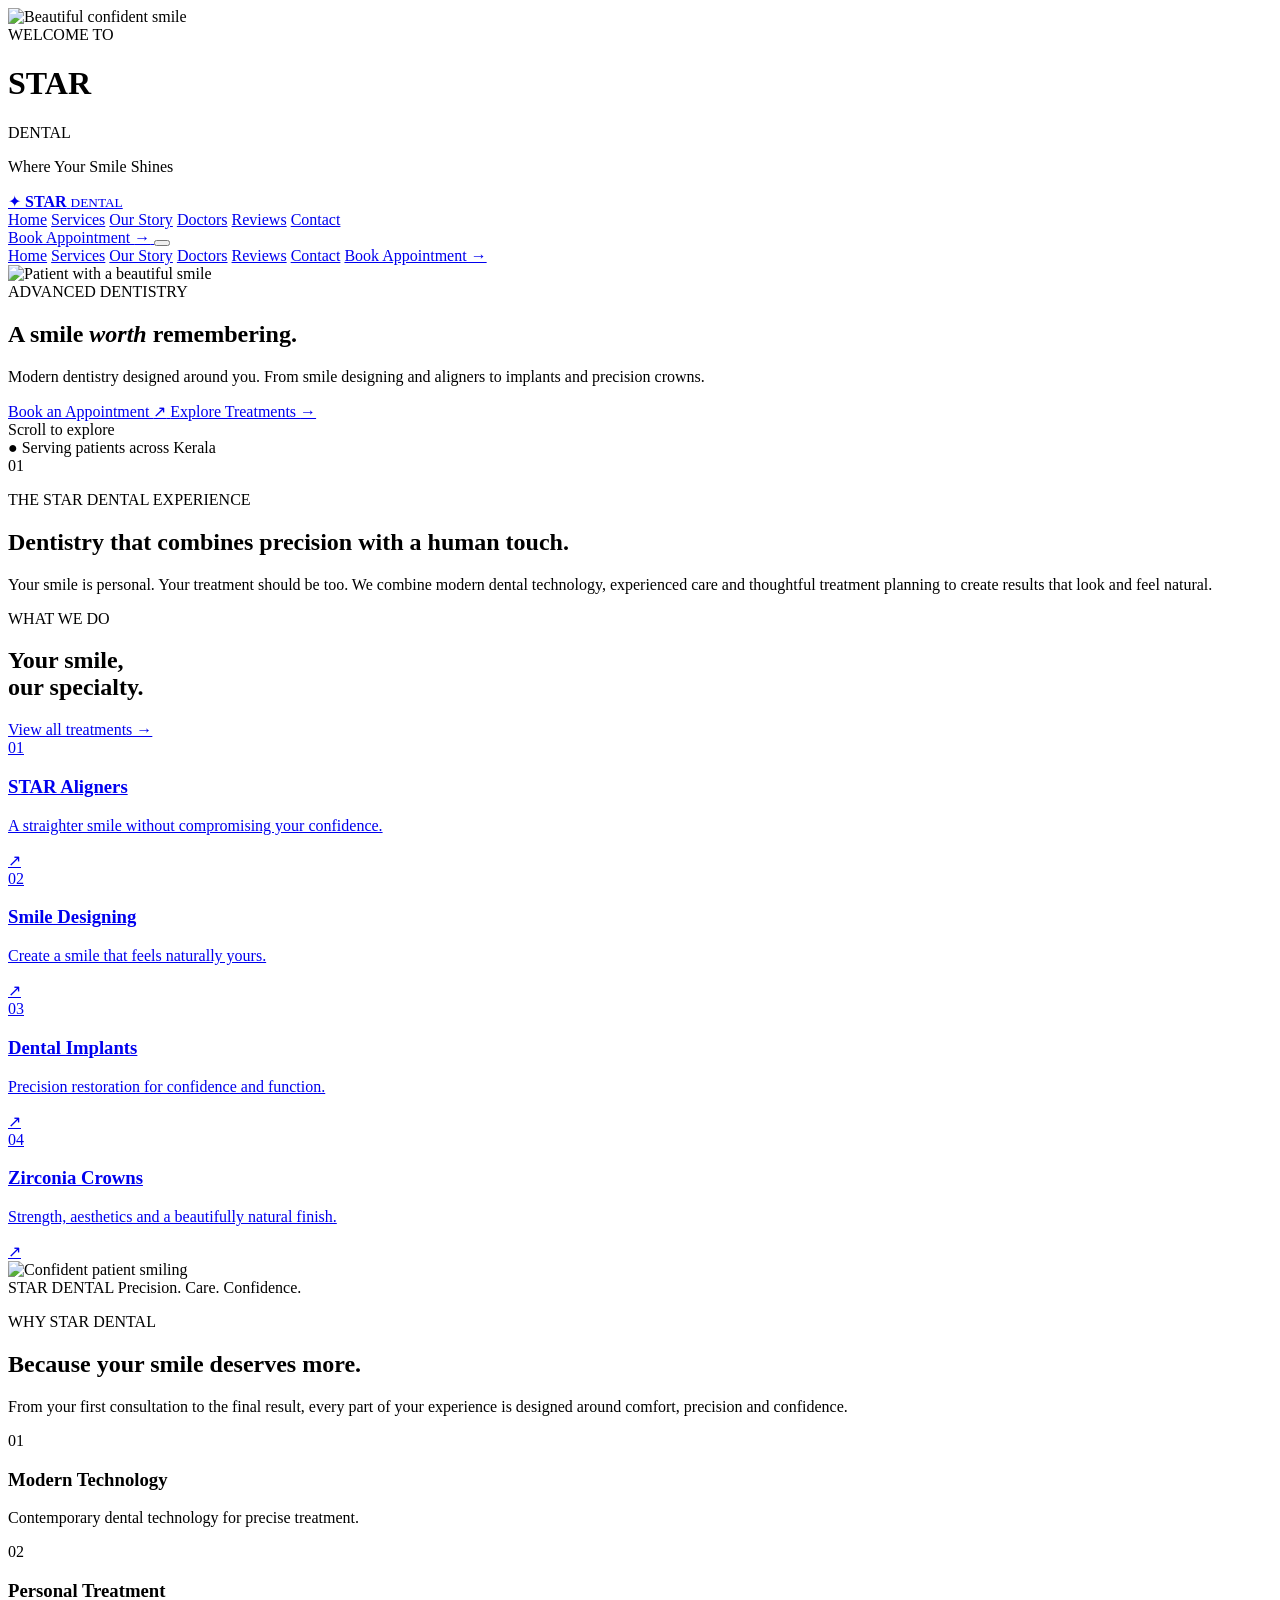
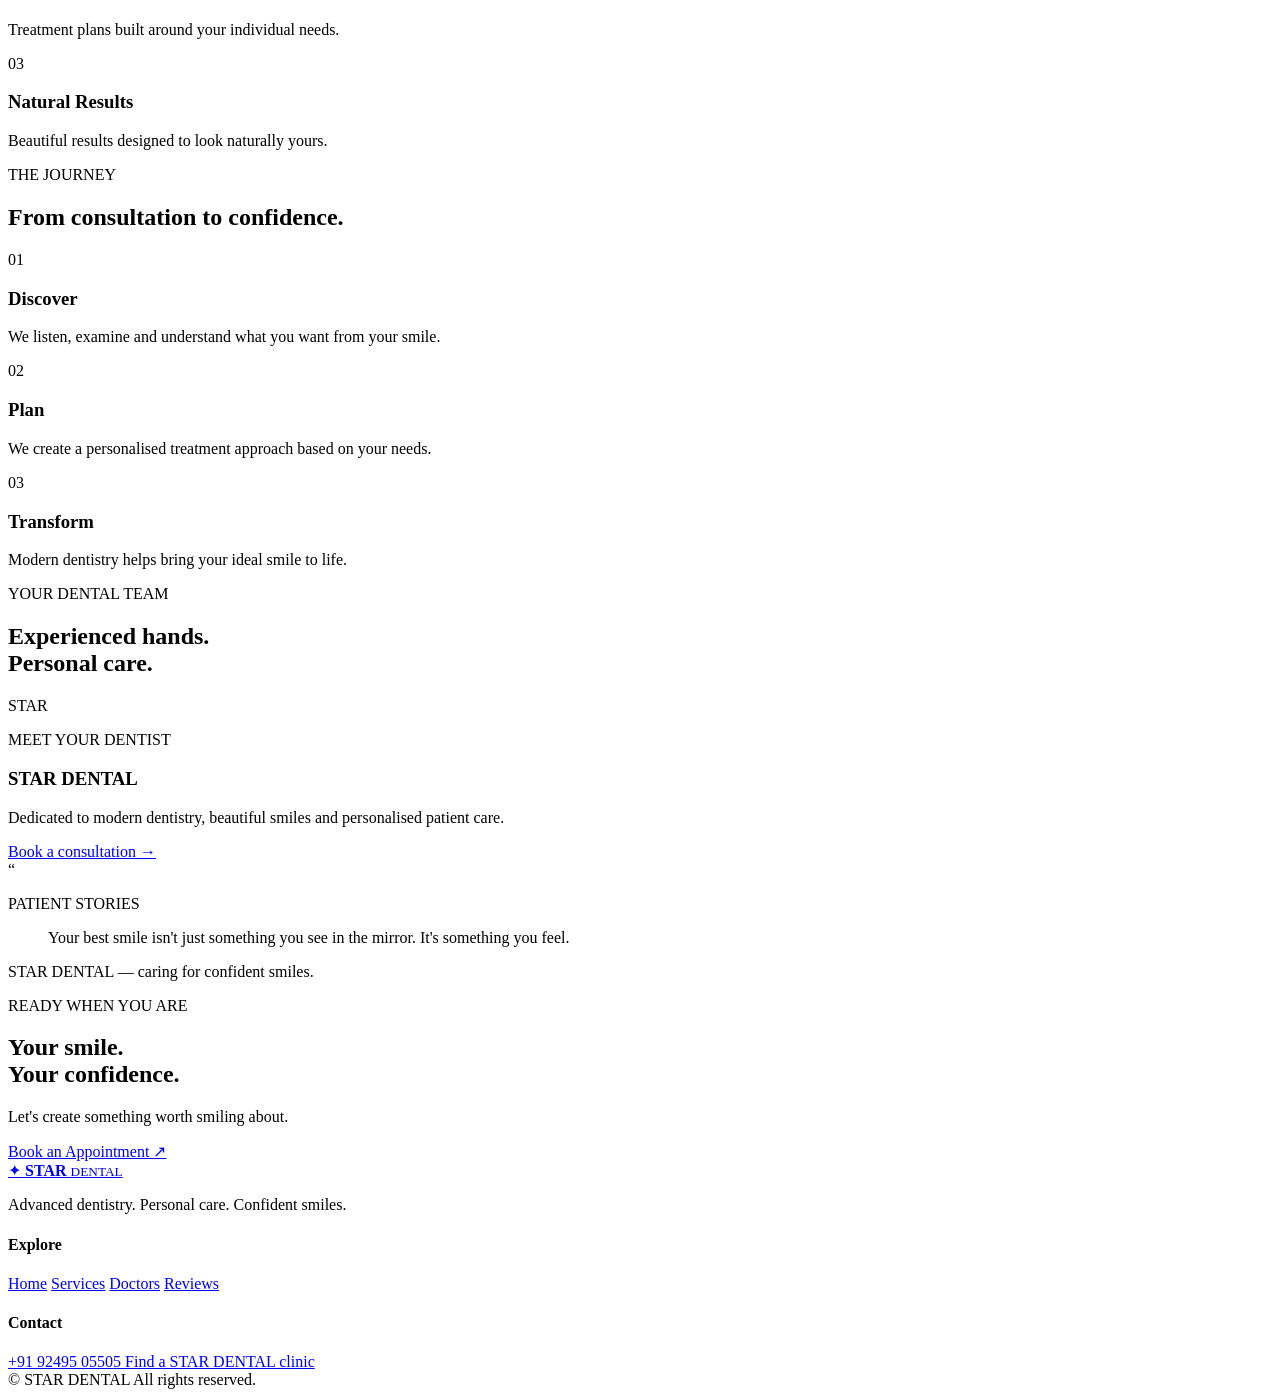
==== index.html @ 4e3e18e5 "Create index.html" ====
<!DOCTYPE html>
<html lang="en">
<head>
    <meta charset="UTF-8">
    <meta name="viewport" content="width=device-width, initial-scale=1.0">

    <title>STAR DENTAL | Advanced Dentistry & Smile Design</title>

    <meta
        name="description"
        content="STAR DENTAL — advanced dentistry, orthodontics, implants, crowns and smile designing."
    >

    <link rel="stylesheet" href="css/styles.css">
</head>

<body>

<!-- =========================================================
     INTRO / BRAND REVEAL
========================================================= -->

<div class="intro" id="intro">

    <div class="intro-image">
        <img src="images/hero-smile.jpg" alt="Beautiful confident smile">
    </div>

    <div class="intro-overlay"></div>

    <div class="smile-glint"></div>

    <div class="intro-brand">
        <span class="intro-small">WELCOME TO</span>

        <h1>STAR</h1>

        <div class="intro-sub">
            DENTAL
        </div>

        <div class="intro-line"></div>

        <p>Where Your Smile Shines</p>
    </div>

</div>


<!-- =========================================================
     NAVIGATION
========================================================= -->

<header class="site-header">

    <a href="index.html" class="logo">
        <span class="logo-star">✦</span>
        <span>
            <strong>STAR</strong>
            <small>DENTAL</small>
        </span>
    </a>

    <nav class="desktop-nav">
        <a href="index.html" class="active">Home</a>
        <a href="services.html">Services</a>
        <a href="#experience">Our Story</a>
        <a href="#doctors">Doctors</a>
        <a href="#reviews">Reviews</a>
        <a href="contact.html">Contact</a>
    </nav>

    <a href="contact.html" class="nav-button">
        Book Appointment
        <span>→</span>
    </a>

    <button class="menu-button" id="menuButton" aria-label="Open menu">
        <span></span>
        <span></span>
        <span></span>
    </button>

</header>


<!-- MOBILE MENU -->

<div class="mobile-menu" id="mobileMenu">

    <a href="index.html">Home</a>
    <a href="services.html">Services</a>
    <a href="#experience">Our Story</a>
    <a href="#doctors">Doctors</a>
    <a href="#reviews">Reviews</a>
    <a href="contact.html">Contact</a>

    <a href="contact.html" class="mobile-cta">
        Book Appointment →
    </a>

</div>


<main>

<!-- =========================================================
     HERO
========================================================= -->

<section class="hero">

    <div class="hero-background">

        <img
            src="images/hero-smile.jpg"
            alt="Patient with a beautiful smile"
        >

        <div class="hero-gradient"></div>

    </div>


    <div class="hero-content">

        <div class="hero-kicker">
            <span></span>
            ADVANCED DENTISTRY
        </div>

        <h1>
            A smile
            <em>worth</em>
            remembering.
        </h1>

        <p>
            Modern dentistry designed around you.
            From smile designing and aligners to implants
            and precision crowns.
        </p>

        <div class="hero-actions">

            <a href="contact.html" class="button-primary">
                Book an Appointment
                <span>↗</span>
            </a>

            <a href="services.html" class="button-ghost">
                Explore Treatments
                <span>→</span>
            </a>

        </div>

    </div>


    <div class="hero-scroll">
        <span></span>
        Scroll to explore
    </div>


    <div class="hero-location">
        <span>●</span>
        Serving patients across Kerala
    </div>

</section>


<!-- =========================================================
     INTRO STATEMENT
========================================================= -->

<section class="statement reveal">

    <div class="section-number">01</div>

    <div class="statement-content">

        <p class="eyebrow">THE STAR DENTAL EXPERIENCE</p>

        <h2>
            Dentistry that combines
            <span>precision</span> with
            a human touch.
        </h2>

        <p class="statement-copy">
            Your smile is personal. Your treatment should be too.
            We combine modern dental technology, experienced care
            and thoughtful treatment planning to create results
            that look and feel natural.
        </p>

    </div>

</section>


<!-- =========================================================
     SERVICES
========================================================= -->

<section class="services-section" id="services">

    <div class="section-heading reveal">

        <div>
            <p class="eyebrow">WHAT WE DO</p>

            <h2>
                Your smile,
                <br>
                <span>our specialty.</span>
            </h2>
        </div>

        <a href="services.html" class="text-link">
            View all treatments →
        </a>

    </div>


    <div class="service-grid">

        <a href="services.html#aligners"
           class="service-card service-large reveal">

            <div class="service-image aligner-image"></div>

            <div class="service-overlay"></div>

            <div class="service-content">

                <span class="service-number">01</span>

                <h3>STAR Aligners</h3>

                <p>
                    A straighter smile without
                    compromising your confidence.
                </p>

                <span class="service-arrow">↗</span>

            </div>

        </a>


        <a href="services.html#smile-design"
           class="service-card reveal">

            <div class="service-image smile-image"></div>

            <div class="service-overlay"></div>

            <div class="service-content">

                <span class="service-number">02</span>

                <h3>Smile Designing</h3>

                <p>
                    Create a smile that feels
                    naturally yours.
                </p>

                <span class="service-arrow">↗</span>

            </div>

        </a>


        <a href="services.html#implants"
           class="service-card reveal">

            <div class="service-image implant-image"></div>

            <div class="service-overlay"></div>

            <div class="service-content">

                <span class="service-number">03</span>

                <h3>Dental Implants</h3>

                <p>
                    Precision restoration for
                    confidence and function.
                </p>

                <span class="service-arrow">↗</span>

            </div>

        </a>


        <a href="services.html#crowns"
           class="service-card service-wide reveal">

            <div class="service-image crown-image"></div>

            <div class="service-overlay"></div>

            <div class="service-content">

                <span class="service-number">04</span>

                <h3>Zirconia Crowns</h3>

                <p>
                    Strength, aesthetics and
                    a beautifully natural finish.
                </p>

                <span class="service-arrow">↗</span>

            </div>

        </a>

    </div>

</section>


<!-- =========================================================
     EXPERIENCE
========================================================= -->

<section class="experience" id="experience">

    <div class="experience-image reveal">

        <img
            src="images/hero-smile.jpg"
            alt="Confident patient smiling"
        >

        <div class="image-caption">
            <span>STAR DENTAL</span>
            <span>Precision. Care. Confidence.</span>
        </div>

    </div>


    <div class="experience-content reveal">

        <p class="eyebrow">WHY STAR DENTAL</p>

        <h2>
            Because your
            <span>smile</span>
            deserves more.
        </h2>

        <p>
            From your first consultation to the final result,
            every part of your experience is designed around
            comfort, precision and confidence.
        </p>


        <div class="experience-list">

            <div class="experience-item">

                <span>01</span>

                <div>
                    <h3>Modern Technology</h3>
                    <p>
                        Contemporary dental technology
                        for precise treatment.
                    </p>
                </div>

            </div>


            <div class="experience-item">

                <span>02</span>

                <div>
                    <h3>Personal Treatment</h3>
                    <p>
                        Treatment plans built around
                        your individual needs.
                    </p>
                </div>

            </div>


            <div class="experience-item">

                <span>03</span>

                <div>
                    <h3>Natural Results</h3>
                    <p>
                        Beautiful results designed
                        to look naturally yours.
                    </p>
                </div>

            </div>

        </div>

    </div>

</section>


<!-- =========================================================
     SMILE JOURNEY
========================================================= -->

<section class="journey">

    <div class="journey-header reveal">

        <p class="eyebrow">THE JOURNEY</p>

        <h2>
            From consultation
            <span>to confidence.</span>
        </h2>

    </div>


    <div class="journey-track">

        <div class="journey-item reveal">

            <span class="journey-number">01</span>

            <h3>Discover</h3>

            <p>
                We listen, examine and understand
                what you want from your smile.
            </p>

        </div>


        <div class="journey-line"></div>


        <div class="journey-item reveal">

            <span class="journey-number">02</span>

            <h3>Plan</h3>

            <p>
                We create a personalised treatment
                approach based on your needs.
            </p>

        </div>


        <div class="journey-line"></div>


        <div class="journey-item reveal">

            <span class="journey-number">03</span>

            <h3>Transform</h3>

            <p>
                Modern dentistry helps bring
                your ideal smile to life.
            </p>

        </div>

    </div>

</section>


<!-- =========================================================
     DOCTORS
========================================================= -->

<section class="doctors" id="doctors">

    <div class="section-heading reveal">

        <div>
            <p class="eyebrow">YOUR DENTAL TEAM</p>

            <h2>
                Experienced hands.
                <br>
                <span>Personal care.</span>
            </h2>
        </div>
    </div>


    <div class="doctor-card reveal">

        <div class="doctor-placeholder">
            <div class="doctor-mark">STAR</div>
        </div>

        <div class="doctor-info">

            <p class="eyebrow">MEET YOUR DENTIST</p>

            <h3>STAR DENTAL</h3>

            <p>
                Dedicated to modern dentistry,
                beautiful smiles and personalised
                patient care.
            </p>

            <a href="contact.html" class="text-link">
                Book a consultation →
            </a>

        </div>

    </div>

</section>


<!-- =========================================================
     TESTIMONIAL
========================================================= -->

<section class="testimonial" id="reviews">

    <div class="quote-mark">“</div>

    <p class="eyebrow">PATIENT STORIES</p>

    <blockquote>
        Your best smile isn't just something
        you see in the mirror.
        It's something you feel.
    </blockquote>

    <div class="testimonial-line"></div>

    <p class="testimonial-note">
        STAR DENTAL — caring for confident smiles.
    </p>

</section>


<!-- =========================================================
     CTA
========================================================= -->

<section class="final-cta">

    <div class="cta-glow"></div>

    <div class="cta-content reveal">

        <p class="eyebrow">READY WHEN YOU ARE</p>

        <h2>
            Your smile.
            <br>
            <span>Your confidence.</span>
        </h2>

        <p>
            Let's create something worth smiling about.
        </p>

        <a href="contact.html" class="button-primary">
            Book an Appointment
            <span>↗</span>
        </a>

    </div>

</section>

</main>


<!-- =========================================================
     FOOTER
========================================================= -->

<footer class="footer">

    <div class="footer-top">

        <div class="footer-brand">

            <a href="index.html" class="logo footer-logo">
                <span class="logo-star">✦</span>

                <span>
                    <strong>STAR</strong>
                    <small>DENTAL</small>
                </span>
            </a>

            <p>
                Advanced dentistry.
                Personal care.
                Confident smiles.
            </p>

        </div>


        <div class="footer-column">

            <h4>Explore</h4>

            <a href="index.html">Home</a>
            <a href="services.html">Services</a>
            <a href="#doctors">Doctors</a>
            <a href="#reviews">Reviews</a>

        </div>


        <div class="footer-column">

            <h4>Contact</h4>

            <a href="tel:+919249505505">
                +91 92495 05505
            </a>

            <a href="contact.html">
                Find a STAR DENTAL clinic
            </a>

        </div>

    </div>


    <div class="footer-bottom">

        <span>
            © <span id="year"></span> STAR DENTAL
        </span>

        <span>
            All rights reserved.
        </span>

    </div>

</footer>


<script src="js/script.js"></script>

</body>
</html>
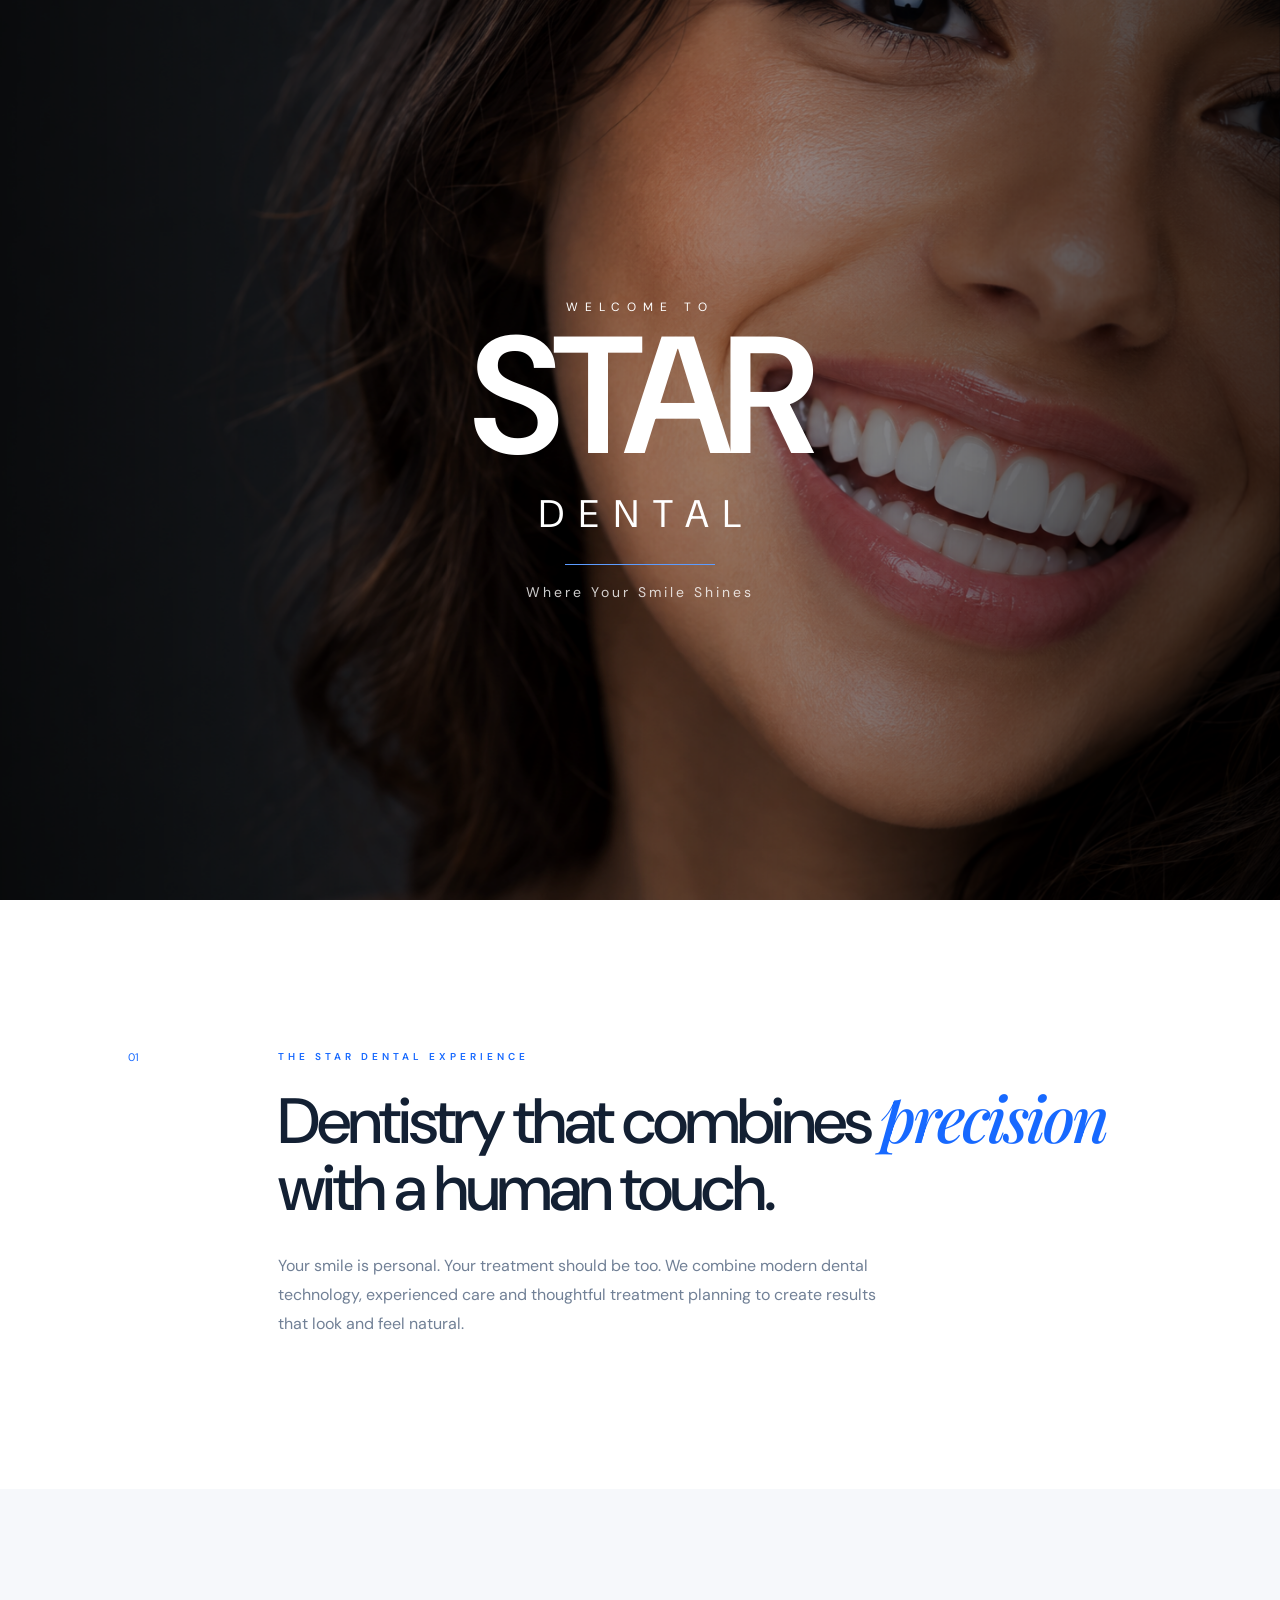
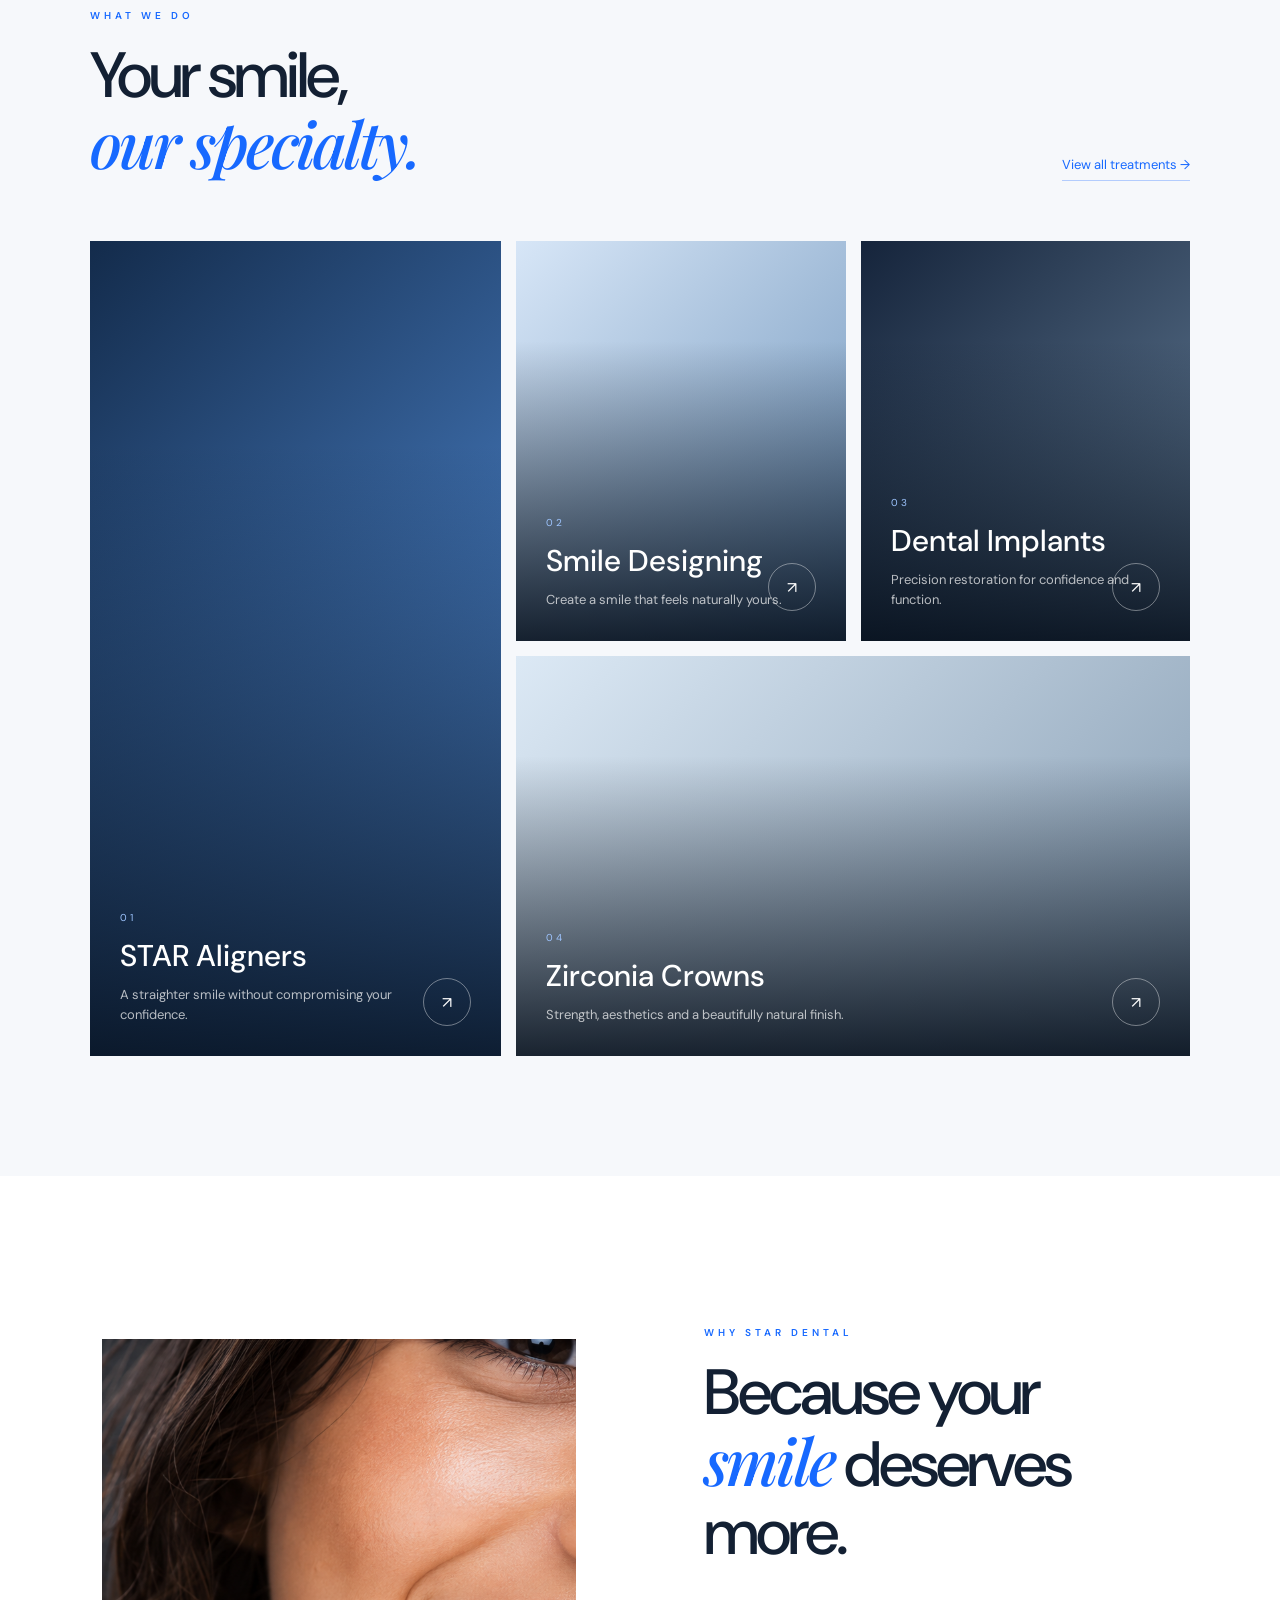
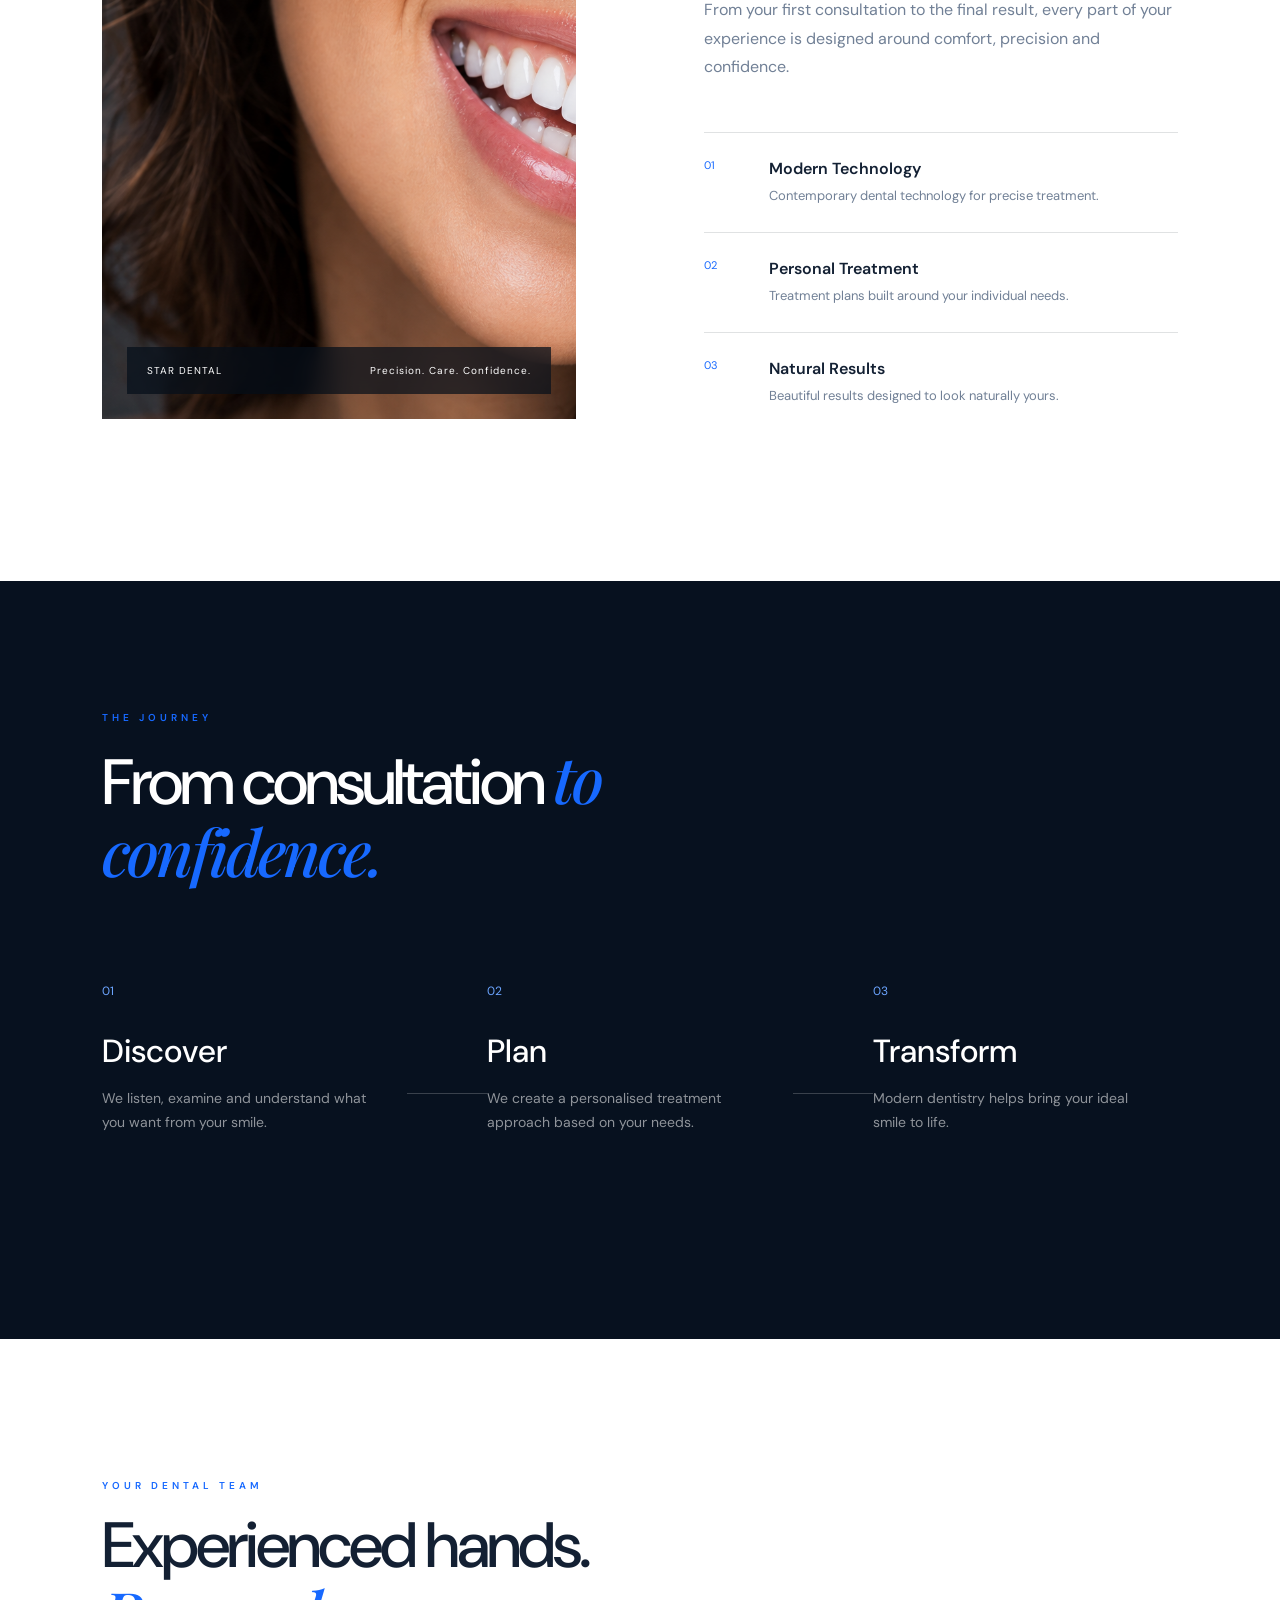
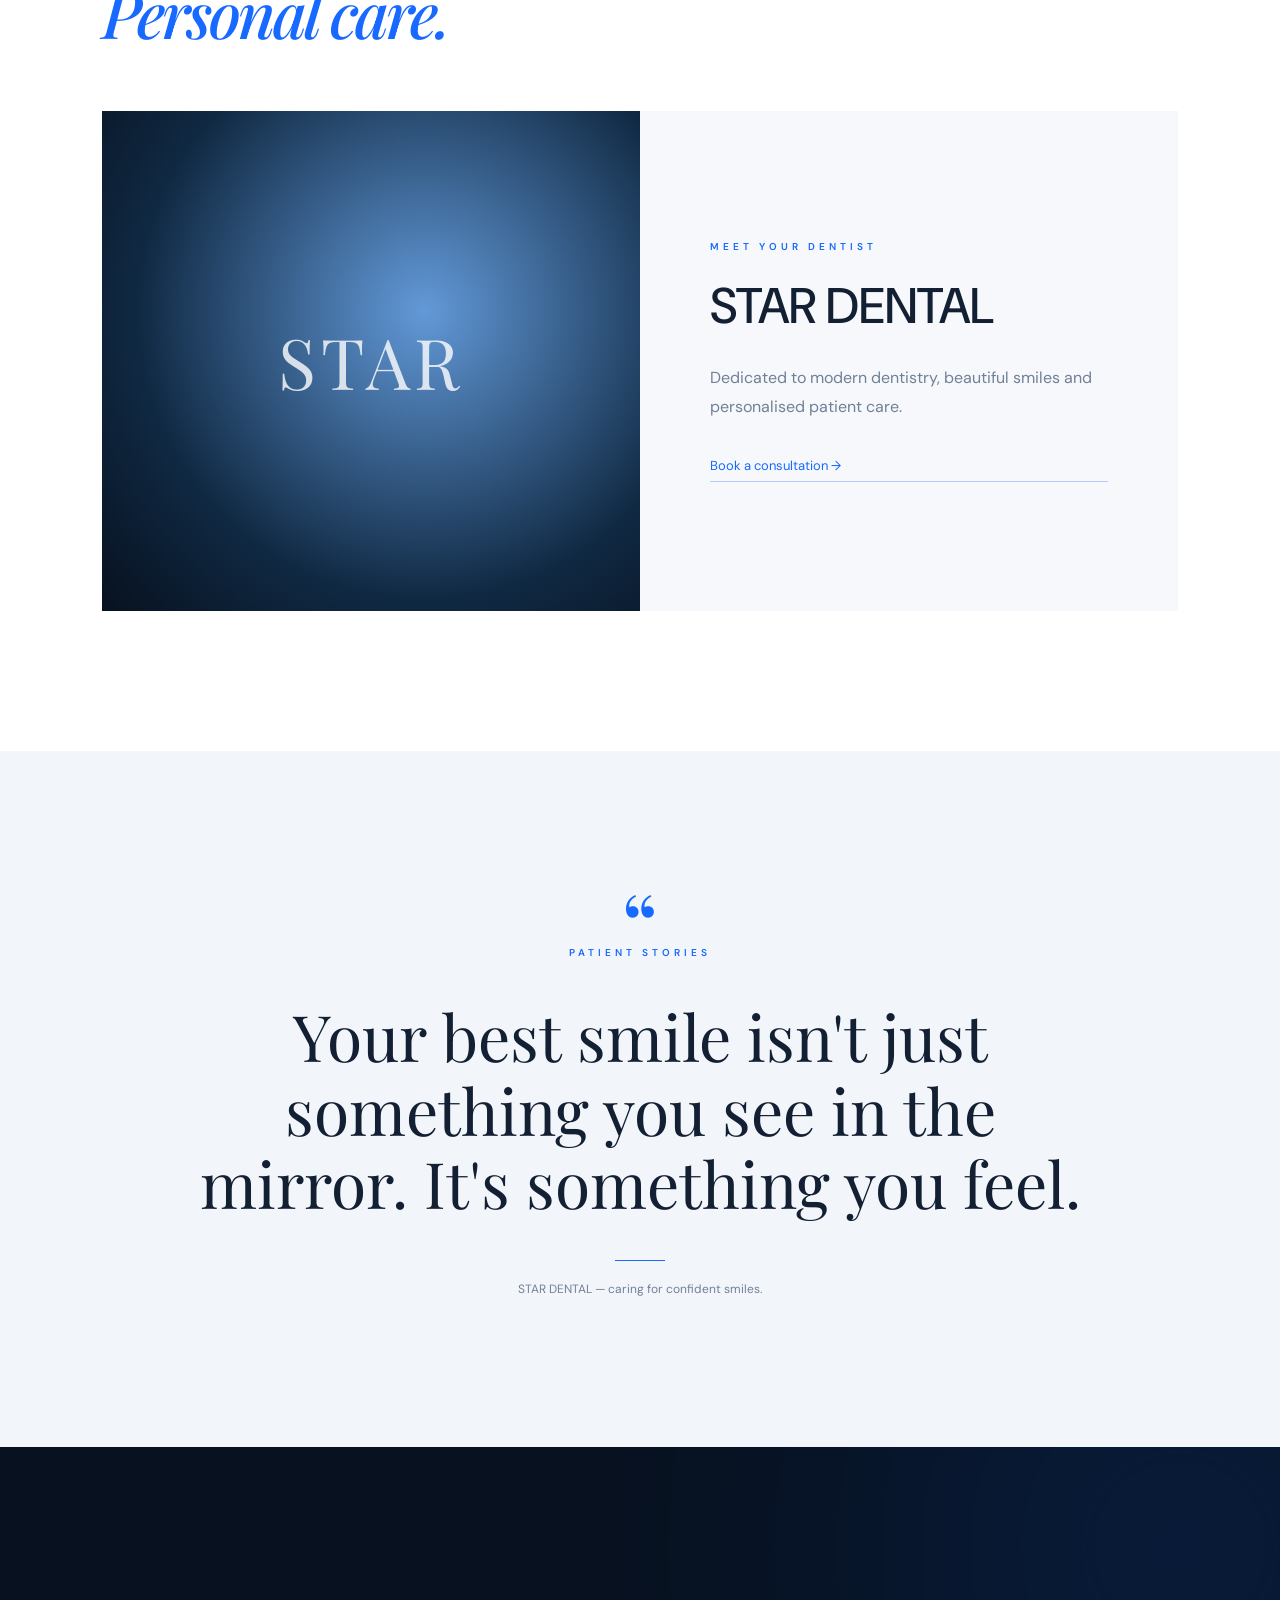
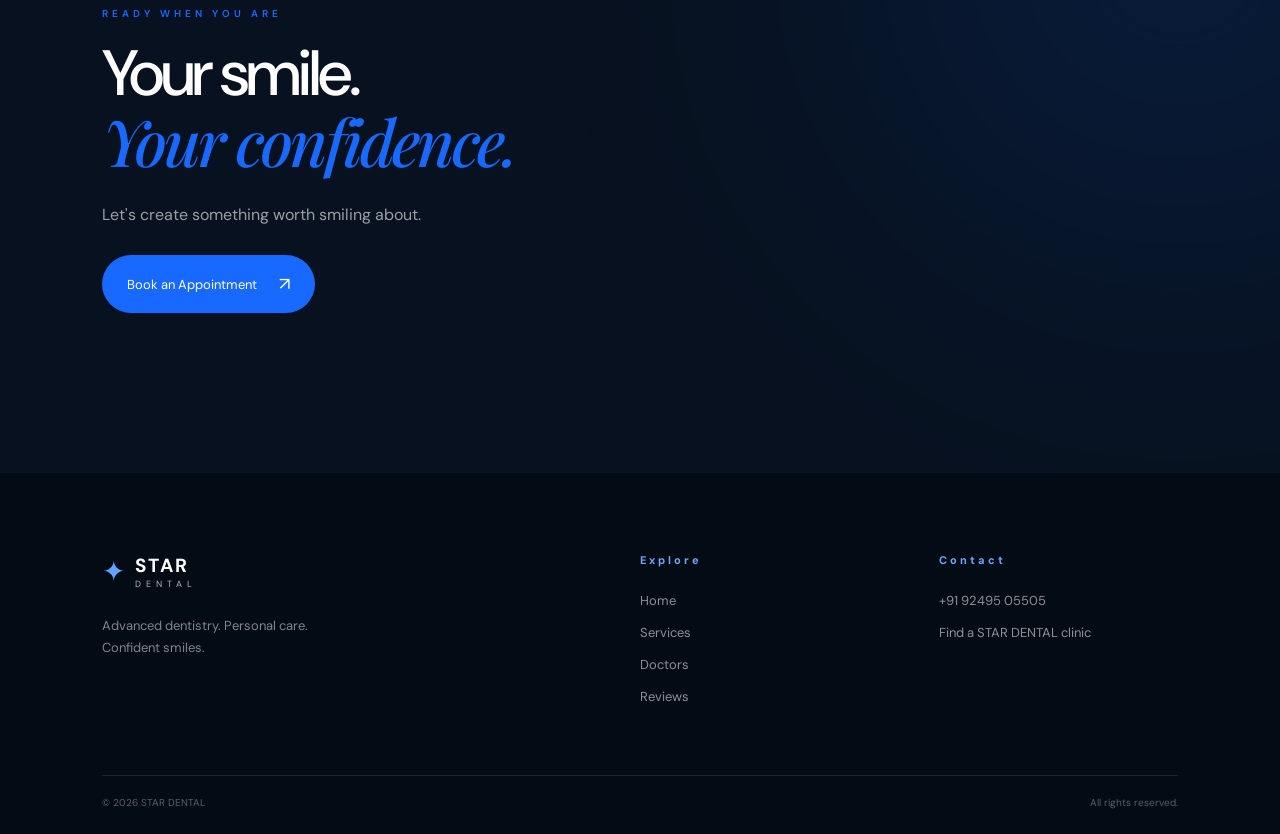
==== commit ed8977b4: "Update index.html" ====
--- a/index.html
+++ b/index.html
@@ -23,7 +23,7 @@
 <div class="intro" id="intro">
 
     <div class="intro-image">
-        <img src="images/hero-smile.jpg" alt="Beautiful confident smile">
+        <img src="images/hero-smile.png" alt="Beautiful confident smile">
     </div>
 
     <div class="intro-overlay"></div>
@@ -113,7 +113,7 @@
     <div class="hero-background">
 
         <img
-            src="images/hero-smile.jpg"
+            src="images/hero-smile.png"
             alt="Patient with a beautiful smile"
         >
 
@@ -342,7 +342,7 @@
     <div class="experience-image reveal">
 
         <img
-            src="images/hero-smile.jpg"
+            src="images/hero-smile.png"
             alt="Confident patient smiling"
         >
 
--- a/css/styles.css
+++ b/css/styles.css
@@ -0,0 +1,1237 @@
+@import url('https://fonts.googleapis.com/css2?family=DM+Sans:wght@400;500;600;700&family=Playfair+Display:ital,wght@0,500;0,600;1,500;1,600&display=swap');
+
+:root {
+    --navy: #07111f;
+    --navy-2: #0b1b2f;
+    --blue: #1769ff;
+    --blue-light: #62a0ff;
+    --white: #ffffff;
+    --off-white: #f6f8fb;
+    --text: #132033;
+    --muted: #718096;
+    --line: rgba(7, 17, 31, .12);
+    --serif: "Playfair Display", serif;
+    --sans: "DM Sans", sans-serif;
+}
+
+* {
+    margin: 0;
+    padding: 0;
+    box-sizing: border-box;
+}
+
+html {
+    scroll-behavior: smooth;
+}
+
+body {
+    font-family: var(--sans);
+    color: var(--text);
+    background: var(--white);
+    overflow-x: hidden;
+}
+
+a {
+    text-decoration: none;
+    color: inherit;
+}
+
+button {
+    font-family: inherit;
+}
+
+img {
+    max-width: 100%;
+}
+
+
+/* =========================================================
+   INTRO
+========================================================= */
+
+.intro {
+    position: fixed;
+    inset: 0;
+    z-index: 9999;
+    background: #03070c;
+    overflow: hidden;
+    display: flex;
+    align-items: center;
+    justify-content: center;
+}
+
+.intro-image {
+    position: absolute;
+    inset: 0;
+}
+
+.intro-image img {
+    width: 100%;
+    height: 100%;
+    object-fit: cover;
+    opacity: 0;
+    transform: scale(1.08);
+    animation: introImage 3.8s ease forwards;
+}
+
+.intro-overlay {
+    position: absolute;
+    inset: 0;
+    background:
+        linear-gradient(
+            90deg,
+            rgba(0,0,0,.75),
+            rgba(0,0,0,.22),
+            rgba(0,0,0,.72)
+        );
+}
+
+.intro-brand {
+    position: relative;
+    z-index: 4;
+    text-align: center;
+    color: white;
+    opacity: 0;
+    transform: translateY(25px);
+    animation: brandReveal 1.2s 1.6s ease forwards;
+}
+
+.intro-small {
+    display: block;
+    font-size: 12px;
+    letter-spacing: 7px;
+    margin-bottom: 15px;
+}
+
+.intro-brand h1 {
+    font-size: clamp(70px, 13vw, 180px);
+    line-height: .8;
+    font-weight: 600;
+    letter-spacing: -7px;
+}
+
+.intro-sub {
+    font-size: clamp(18px, 3vw, 40px);
+    letter-spacing: 15px;
+    margin-left: 15px;
+    margin-top: 25px;
+}
+
+.intro-line {
+    height: 1px;
+    width: 0;
+    background: #5d9cff;
+    margin: 25px auto 18px;
+    animation: lineReveal 1s 2.8s ease forwards;
+}
+
+.intro-brand p {
+    font-size: 14px;
+    letter-spacing: 3px;
+    opacity: .8;
+}
+
+.smile-glint {
+    position: absolute;
+    width: 10px;
+    height: 10px;
+    background: white;
+    border-radius: 50%;
+    box-shadow:
+        0 0 10px white,
+        0 0 35px #5e9fff,
+        0 0 80px #1769ff;
+    left: 42%;
+    top: 57%;
+    opacity: 0;
+    z-index: 5;
+    animation: glint 1.2s 1.8s ease forwards;
+}
+
+@keyframes introImage {
+    to {
+        opacity: .9;
+        transform: scale(1);
+    }
+}
+
+@keyframes brandReveal {
+    to {
+        opacity: 1;
+        transform: translateY(0);
+    }
+}
+
+@keyframes lineReveal {
+    to {
+        width: 150px;
+    }
+}
+
+@keyframes glint {
+    0% {
+        opacity: 0;
+        transform: scale(.2);
+    }
+
+    35% {
+        opacity: 1;
+        transform: scale(1);
+    }
+
+    100% {
+        opacity: 0;
+        transform: translateX(180px) scale(2);
+    }
+}
+
+.intro.hide {
+    animation: introOut 1s ease forwards;
+    pointer-events: none;
+}
+
+@keyframes introOut {
+    to {
+        opacity: 0;
+        visibility: hidden;
+    }
+}
+
+
+/* =========================================================
+   HEADER
+========================================================= */
+
+.site-header {
+    position: absolute;
+    top: 0;
+    left: 0;
+    right: 0;
+    z-index: 100;
+    height: 90px;
+    padding: 0 5vw;
+    display: flex;
+    align-items: center;
+    justify-content: space-between;
+    color: white;
+}
+
+.logo {
+    display: flex;
+    align-items: center;
+    gap: 10px;
+}
+
+.logo-star {
+    font-size: 28px;
+    color: #63a3ff;
+}
+
+.logo strong {
+    display: block;
+    font-size: 19px;
+    letter-spacing: 2px;
+}
+
+.logo small {
+    display: block;
+    font-size: 9px;
+    letter-spacing: 5px;
+    opacity: .7;
+}
+
+.desktop-nav {
+    display: flex;
+    gap: 35px;
+}
+
+.desktop-nav a {
+    position: relative;
+    font-size: 13px;
+    opacity: .78;
+    transition: .3s;
+}
+
+.desktop-nav a:hover,
+.desktop-nav a.active {
+    opacity: 1;
+}
+
+.desktop-nav a.active::after {
+    content: "";
+    position: absolute;
+    left: 0;
+    right: 0;
+    bottom: -10px;
+    height: 1px;
+    background: #63a3ff;
+}
+
+.nav-button {
+    padding: 13px 21px;
+    border: 1px solid rgba(255,255,255,.3);
+    border-radius: 50px;
+    font-size: 12px;
+    transition: .3s;
+}
+
+.nav-button:hover {
+    background: white;
+    color: var(--navy);
+}
+
+.nav-button span {
+    margin-left: 10px;
+}
+
+.menu-button {
+    display: none;
+    background: none;
+    border: 0;
+    color: white;
+}
+
+.menu-button span {
+    display: block;
+    width: 25px;
+    height: 2px;
+    margin: 5px;
+    background: white;
+}
+
+
+/* =========================================================
+   MOBILE MENU
+========================================================= */
+
+.mobile-menu {
+    position: fixed;
+    inset: 0;
+    z-index: 90;
+    background: var(--navy);
+    padding: 120px 30px 40px;
+    display: flex;
+    flex-direction: column;
+    gap: 25px;
+    transform: translateX(100%);
+    transition: .5s ease;
+}
+
+.mobile-menu.open {
+    transform: translateX(0);
+}
+
+.mobile-menu a {
+    color: white;
+    font-size: 30px;
+}
+
+.mobile-menu .mobile-cta {
+    margin-top: auto;
+    background: var(--blue);
+    padding: 17px;
+    text-align: center;
+    border-radius: 50px;
+    font-size: 15px;
+}
+
+
+/* =========================================================
+   HERO
+========================================================= */
+
+.hero {
+    min-height: 100vh;
+    position: relative;
+    color: white;
+    display: flex;
+    align-items: center;
+    overflow: hidden;
+}
+
+.hero-background {
+    position: absolute;
+    inset: 0;
+}
+
+.hero-background img {
+    width: 100%;
+    height: 100%;
+    object-fit: cover;
+    object-position: center;
+    transform: scale(1.03);
+}
+
+.hero-gradient {
+    position: absolute;
+    inset: 0;
+    background:
+        linear-gradient(
+            90deg,
+            rgba(4,12,22,.9) 0%,
+            rgba(4,12,22,.62) 40%,
+            rgba(4,12,22,.08) 75%
+        );
+}
+
+.hero-content {
+    position: relative;
+    z-index: 2;
+    width: min(650px, 90%);
+    margin-left: 8vw;
+    padding-top: 80px;
+}
+
+.hero-kicker {
+    display: flex;
+    align-items: center;
+    gap: 12px;
+    font-size: 11px;
+    letter-spacing: 4px;
+    color: #9bc3ff;
+    margin-bottom: 25px;
+}
+
+.hero-kicker span {
+    width: 35px;
+    height: 1px;
+    background: #5c9dff;
+}
+
+.hero h1 {
+    font-size: clamp(60px, 7vw, 105px);
+    line-height: .94;
+    letter-spacing: -4px;
+    font-weight: 500;
+}
+
+.hero h1 em {
+    font-family: var(--serif);
+    font-weight: 500;
+    color: #82b4ff;
+}
+
+.hero-content > p {
+    margin-top: 30px;
+    max-width: 510px;
+    font-size: 17px;
+    line-height: 1.7;
+    color: rgba(255,255,255,.72);
+}
+
+.hero-actions {
+    margin-top: 35px;
+    display: flex;
+    gap: 15px;
+    flex-wrap: wrap;
+}
+
+.button-primary {
+    display: inline-flex;
+    align-items: center;
+    gap: 22px;
+    background: var(--blue);
+    color: white;
+    padding: 17px 25px;
+    border-radius: 50px;
+    font-size: 13px;
+    transition: .35s;
+}
+
+.button-primary:hover {
+    transform: translateY(-3px);
+    box-shadow: 0 15px 40px rgba(23,105,255,.35);
+}
+
+.button-primary span {
+    font-size: 18px;
+}
+
+.button-ghost {
+    display: inline-flex;
+    align-items: center;
+    gap: 15px;
+    padding: 17px 25px;
+    border: 1px solid rgba(255,255,255,.35);
+    border-radius: 50px;
+    font-size: 13px;
+    transition: .3s;
+}
+
+.button-ghost:hover {
+    background: white;
+    color: var(--navy);
+}
+
+.hero-scroll {
+    position: absolute;
+    bottom: 35px;
+    left: 8vw;
+    z-index: 2;
+    display: flex;
+    align-items: center;
+    gap: 12px;
+    text-transform: uppercase;
+    letter-spacing: 3px;
+    font-size: 9px;
+    color: rgba(255,255,255,.55);
+}
+
+.hero-scroll span {
+    width: 35px;
+    height: 1px;
+    background: rgba(255,255,255,.5);
+}
+
+.hero-location {
+    position: absolute;
+    right: 5vw;
+    bottom: 35px;
+    z-index: 2;
+    font-size: 10px;
+    color: rgba(255,255,255,.55);
+}
+
+.hero-location span {
+    color: #69a7ff;
+    margin-right: 8px;
+}
+
+
+/* =========================================================
+   GENERAL
+========================================================= */
+
+.eyebrow {
+    font-size: 10px;
+    letter-spacing: 4px;
+    color: var(--blue);
+    font-weight: 600;
+}
+
+.section-number {
+    font-size: 11px;
+    color: var(--blue);
+}
+
+.statement {
+    display: grid;
+    grid-template-columns: 100px 1fr;
+    gap: 50px;
+    padding: 150px 10vw;
+}
+
+.statement-content {
+    max-width: 900px;
+}
+
+.statement h2,
+.section-heading h2,
+.experience h2,
+.journey h2,
+.doctors h2,
+.final-cta h2 {
+    margin-top: 20px;
+    font-size: clamp(42px, 5vw, 75px);
+    line-height: 1.05;
+    letter-spacing: -3px;
+    font-weight: 500;
+}
+
+.statement h2 span,
+.section-heading h2 span,
+.experience h2 span,
+.journey h2 span,
+.doctors h2 span,
+.final-cta h2 span {
+    font-family: var(--serif);
+    font-style: italic;
+    color: var(--blue);
+}
+
+.statement-copy {
+    max-width: 620px;
+    margin-top: 30px;
+    color: var(--muted);
+    line-height: 1.8;
+    font-size: 16px;
+}
+
+
+/* =========================================================
+   SERVICES
+========================================================= */
+
+.services-section {
+    background: var(--off-white);
+    padding: 120px 7vw;
+}
+
+.section-heading {
+    display: flex;
+    align-items: flex-end;
+    justify-content: space-between;
+    margin-bottom: 60px;
+}
+
+.text-link {
+    color: var(--blue);
+    font-size: 13px;
+    border-bottom: 1px solid rgba(23,105,255,.3);
+    padding-bottom: 7px;
+}
+
+.service-grid {
+    display: grid;
+    grid-template-columns: 1.25fr 1fr 1fr;
+    grid-auto-rows: 400px;
+    gap: 15px;
+}
+
+.service-card {
+    position: relative;
+    overflow: hidden;
+    min-height: 400px;
+    color: white;
+}
+
+.service-large {
+    grid-row: span 2;
+}
+
+.service-wide {
+    grid-column: span 2;
+}
+
+.service-image {
+    position: absolute;
+    inset: 0;
+    background-size: cover;
+    background-position: center;
+    transition: transform .8s cubic-bezier(.2,.7,.2,1);
+}
+
+.aligner-image {
+    background:
+        linear-gradient(135deg,#132b4b,#5c9df0);
+}
+
+.smile-image {
+    background:
+        linear-gradient(135deg,#d7e6f7,#6b91b9);
+}
+
+.implant-image {
+    background:
+        linear-gradient(135deg,#15243b,#667f99);
+}
+
+.crown-image {
+    background:
+        linear-gradient(135deg,#dce9f5,#8299af);
+}
+
+.service-card:hover .service-image {
+    transform: scale(1.07);
+}
+
+.service-overlay {
+    position: absolute;
+    inset: 0;
+    background:
+        linear-gradient(
+            180deg,
+            transparent 25%,
+            rgba(3,12,24,.88)
+        );
+}
+
+.service-content {
+    position: absolute;
+    inset: auto 30px 30px;
+    z-index: 2;
+}
+
+.service-number {
+    font-size: 10px;
+    letter-spacing: 3px;
+    color: #9ec5ff;
+}
+
+.service-content h3 {
+    margin-top: 10px;
+    font-size: 30px;
+    font-weight: 500;
+}
+
+.service-content p {
+    max-width: 320px;
+    margin-top: 10px;
+    color: rgba(255,255,255,.7);
+    font-size: 13px;
+    line-height: 1.6;
+}
+
+.service-arrow {
+    position: absolute;
+    right: 0;
+    bottom: 0;
+    width: 48px;
+    height: 48px;
+    border: 1px solid rgba(255,255,255,.4);
+    border-radius: 50%;
+    display: grid;
+    place-items: center;
+    transition: .3s;
+}
+
+.service-card:hover .service-arrow {
+    background: white;
+    color: var(--navy);
+    transform: rotate(45deg);
+}
+
+
+/* =========================================================
+   EXPERIENCE
+========================================================= */
+
+.experience {
+    padding: 150px 8vw;
+    display: grid;
+    grid-template-columns: 1fr 1fr;
+    gap: 10vw;
+    align-items: center;
+}
+
+.experience-image {
+    height: 680px;
+    position: relative;
+    overflow: hidden;
+}
+
+.experience-image img {
+    width: 100%;
+    height: 100%;
+    object-fit: cover;
+}
+
+.image-caption {
+    position: absolute;
+    bottom: 25px;
+    left: 25px;
+    right: 25px;
+    padding: 17px 20px;
+    background: rgba(5,15,27,.7);
+    backdrop-filter: blur(15px);
+    color: white;
+    display: flex;
+    justify-content: space-between;
+    font-size: 10px;
+    letter-spacing: 1px;
+}
+
+.experience-content > p:not(.eyebrow) {
+    margin-top: 30px;
+    color: var(--muted);
+    line-height: 1.8;
+    max-width: 500px;
+}
+
+.experience-list {
+    margin-top: 50px;
+}
+
+.experience-item {
+    display: grid;
+    grid-template-columns: 45px 1fr;
+    gap: 20px;
+    padding: 25px 0;
+    border-top: 1px solid var(--line);
+}
+
+.experience-item > span {
+    color: var(--blue);
+    font-size: 11px;
+}
+
+.experience-item h3 {
+    font-size: 16px;
+    font-weight: 600;
+}
+
+.experience-item p {
+    color: var(--muted);
+    font-size: 13px;
+    margin-top: 7px;
+    line-height: 1.6;
+}
+
+
+/* =========================================================
+   JOURNEY
+========================================================= */
+
+.journey {
+    padding: 130px 8vw;
+    background: var(--navy);
+    color: white;
+}
+
+.journey-header {
+    max-width: 700px;
+}
+
+.journey h2 {
+    color: white;
+}
+
+.journey-track {
+    display: grid;
+    grid-template-columns: 1fr 80px 1fr 80px 1fr;
+    align-items: center;
+    margin-top: 90px;
+}
+
+.journey-item {
+    min-height: 230px;
+}
+
+.journey-number {
+    color: #6ca5ff;
+    font-size: 12px;
+}
+
+.journey-item h3 {
+    font-size: 32px;
+    margin-top: 30px;
+    font-weight: 500;
+}
+
+.journey-item p {
+    color: rgba(255,255,255,.55);
+    line-height: 1.7;
+    margin-top: 15px;
+    max-width: 270px;
+    font-size: 14px;
+}
+
+.journey-line {
+    height: 1px;
+    background: rgba(255,255,255,.2);
+}
+
+
+/* =========================================================
+   DOCTORS
+========================================================= */
+
+.doctors {
+    padding: 140px 8vw;
+}
+
+.doctor-card {
+    margin-top: 60px;
+    display: grid;
+    grid-template-columns: 1fr 1fr;
+    min-height: 500px;
+    background: var(--off-white);
+}
+
+.doctor-placeholder {
+    background:
+        radial-gradient(
+            circle at 60% 40%,
+            #6299d8,
+            #102943 65%,
+            #07111f
+        );
+    display: grid;
+    place-items: center;
+    color: white;
+}
+
+.doctor-mark {
+    font-family: var(--serif);
+    font-size: 70px;
+    letter-spacing: 5px;
+    opacity: .8;
+}
+
+.doctor-info {
+    padding: 70px;
+    display: flex;
+    flex-direction: column;
+    justify-content: center;
+}
+
+.doctor-info h3 {
+    font-size: 50px;
+    margin-top: 20px;
+    font-weight: 500;
+}
+
+.doctor-info p:not(.eyebrow) {
+    color: var(--muted);
+    line-height: 1.8;
+    margin: 25px 0 35px;
+    max-width: 450px;
+}
+
+
+/* =========================================================
+   TESTIMONIAL
+========================================================= */
+
+.testimonial {
+    text-align: center;
+    padding: 150px 10vw;
+    background: #f2f6fb;
+}
+
+.quote-mark {
+    font-family: var(--serif);
+    font-size: 90px;
+    color: var(--blue);
+    line-height: .5;
+}
+
+.testimonial blockquote {
+    max-width: 900px;
+    margin: 40px auto;
+    font-family: var(--serif);
+    font-size: clamp(35px, 5vw, 70px);
+    line-height: 1.15;
+}
+
+.testimonial-line {
+    width: 50px;
+    height: 1px;
+    background: var(--blue);
+    margin: auto;
+}
+
+.testimonial-note {
+    margin-top: 20px;
+    font-size: 12px;
+    color: var(--muted);
+}
+
+
+/* =========================================================
+   CTA
+========================================================= */
+
+.final-cta {
+    position: relative;
+    overflow: hidden;
+    padding: 160px 8vw;
+    background: var(--navy);
+    color: white;
+}
+
+.cta-glow {
+    position: absolute;
+    width: 600px;
+    height: 600px;
+    border-radius: 50%;
+    background: #1769ff;
+    filter: blur(160px);
+    opacity: .15;
+    right: -200px;
+    top: -200px;
+}
+
+.cta-content {
+    position: relative;
+    z-index: 2;
+}
+
+.final-cta h2 {
+    margin-bottom: 25px;
+}
+
+.final-cta p:not(.eyebrow) {
+    color: rgba(255,255,255,.6);
+    margin-bottom: 30px;
+}
+
+
+/* =========================================================
+   FOOTER
+========================================================= */
+
+.footer {
+    background: #030b15;
+    color: white;
+    padding: 80px 8vw 25px;
+}
+
+.footer-top {
+    display: grid;
+    grid-template-columns: 2fr 1fr 1fr;
+    gap: 60px;
+    padding-bottom: 70px;
+}
+
+.footer-brand p {
+    margin-top: 25px;
+    color: rgba(255,255,255,.5);
+    max-width: 250px;
+    line-height: 1.7;
+    font-size: 13px;
+}
+
+.footer-column {
+    display: flex;
+    flex-direction: column;
+    gap: 15px;
+}
+
+.footer-column h4 {
+    font-size: 11px;
+    letter-spacing: 3px;
+    margin-bottom: 10px;
+    color: #70a8ff;
+}
+
+.footer-column a {
+    color: rgba(255,255,255,.55);
+    font-size: 13px;
+    transition: .3s;
+}
+
+.footer-column a:hover {
+    color: white;
+}
+
+.footer-bottom {
+    border-top: 1px solid rgba(255,255,255,.1);
+    padding-top: 20px;
+    display: flex;
+    justify-content: space-between;
+    color: rgba(255,255,255,.35);
+    font-size: 10px;
+}
+
+
+/* =========================================================
+   REVEAL
+========================================================= */
+
+.reveal {
+    opacity: 0;
+    transform: translateY(35px);
+    transition:
+        opacity .9s ease,
+        transform .9s ease;
+}
+
+.reveal.visible {
+    opacity: 1;
+    transform: translateY(0);
+}
+
+
+/* =========================================================
+   RESPONSIVE
+========================================================= */
+
+@media (max-width: 900px) {
+
+    .desktop-nav,
+    .nav-button {
+        display: none;
+    }
+
+    .menu-button {
+        display: block;
+    }
+
+    .hero-content {
+        margin-left: 6vw;
+    }
+
+    .hero h1 {
+        font-size: clamp(55px, 12vw, 85px);
+    }
+
+    .service-grid {
+        grid-template-columns: 1fr 1fr;
+    }
+
+    .service-large {
+        grid-row: span 1;
+    }
+
+    .service-wide {
+        grid-column: span 2;
+    }
+
+    .experience {
+        grid-template-columns: 1fr;
+    }
+
+    .experience-image {
+        height: 550px;
+    }
+
+    .journey-track {
+        grid-template-columns: 1fr;
+        gap: 35px;
+    }
+
+    .journey-line {
+        width: 50px;
+    }
+
+    .doctor-card {
+        grid-template-columns: 1fr;
+    }
+
+    .doctor-placeholder {
+        min-height: 400px;
+    }
+
+    .footer-top {
+        grid-template-columns: 1fr 1fr;
+    }
+}
+
+
+@media (max-width: 600px) {
+
+    .site-header {
+        padding: 0 22px;
+    }
+
+    .hero {
+        min-height: 850px;
+        align-items: flex-end;
+    }
+
+    .hero-content {
+        margin: 0;
+        padding: 0 25px 110px;
+        width: 100%;
+    }
+
+    .hero h1 {
+        font-size: 55px;
+        letter-spacing: -2px;
+    }
+
+    .hero-content > p {
+        font-size: 15px;
+    }
+
+    .hero-location {
+        display: none;
+    }
+
+    .hero-scroll {
+        left: 25px;
+    }
+
+    .statement {
+        grid-template-columns: 1fr;
+        padding: 100px 25px;
+        gap: 20px;
+    }
+
+    .statement h2,
+    .section-heading h2,
+    .experience h2,
+    .journey h2,
+    .doctors h2,
+    .final-cta h2 {
+        font-size: 45px;
+        letter-spacing: -2px;
+    }
+
+    .services-section {
+        padding: 90px 20px;
+    }
+
+    .section-heading {
+        display: block;
+    }
+
+    .section-heading .text-link {
+        display: inline-block;
+        margin-top: 25px;
+    }
+
+    .service-grid {
+        display: block;
+    }
+
+    .service-card,
+    .service-large,
+    .service-wide {
+        min-height: 430px;
+        margin-bottom: 12px;
+    }
+
+    .experience {
+        padding: 90px 25px;
+    }
+
+    .experience-image {
+        height: 430px;
+    }
+
+    .journey {
+        padding: 90px 25px;
+    }
+
+    .journey-track {
+        margin-top: 60px;
+    }
+
+    .doctors {
+        padding: 90px 25px;
+    }
+
+    .doctor-info {
+        padding: 45px 30px;
+    }
+
+    .doctor-info h3 {
+        font-size: 38px;
+    }
+
+    .testimonial {
+        padding: 100px 25px;
+    }
+
+    .testimonial blockquote {
+        font-size: 40px;
+    }
+
+    .final-cta {
+        padding: 110px 25px;
+    }
+
+    .footer {
+        padding: 70px 25px 25px;
+    }
+
+    .footer-top {
+        grid-template-columns: 1fr;
+    }
+
+    .footer-bottom {
+        flex-direction: column;
+        gap: 10px;
+    }
+
+    .intro-brand h1 {
+        font-size: 80px;
+    }
+
+    .intro-sub {
+        font-size: 17px;
+        letter-spacing: 8px;
+    }
+}
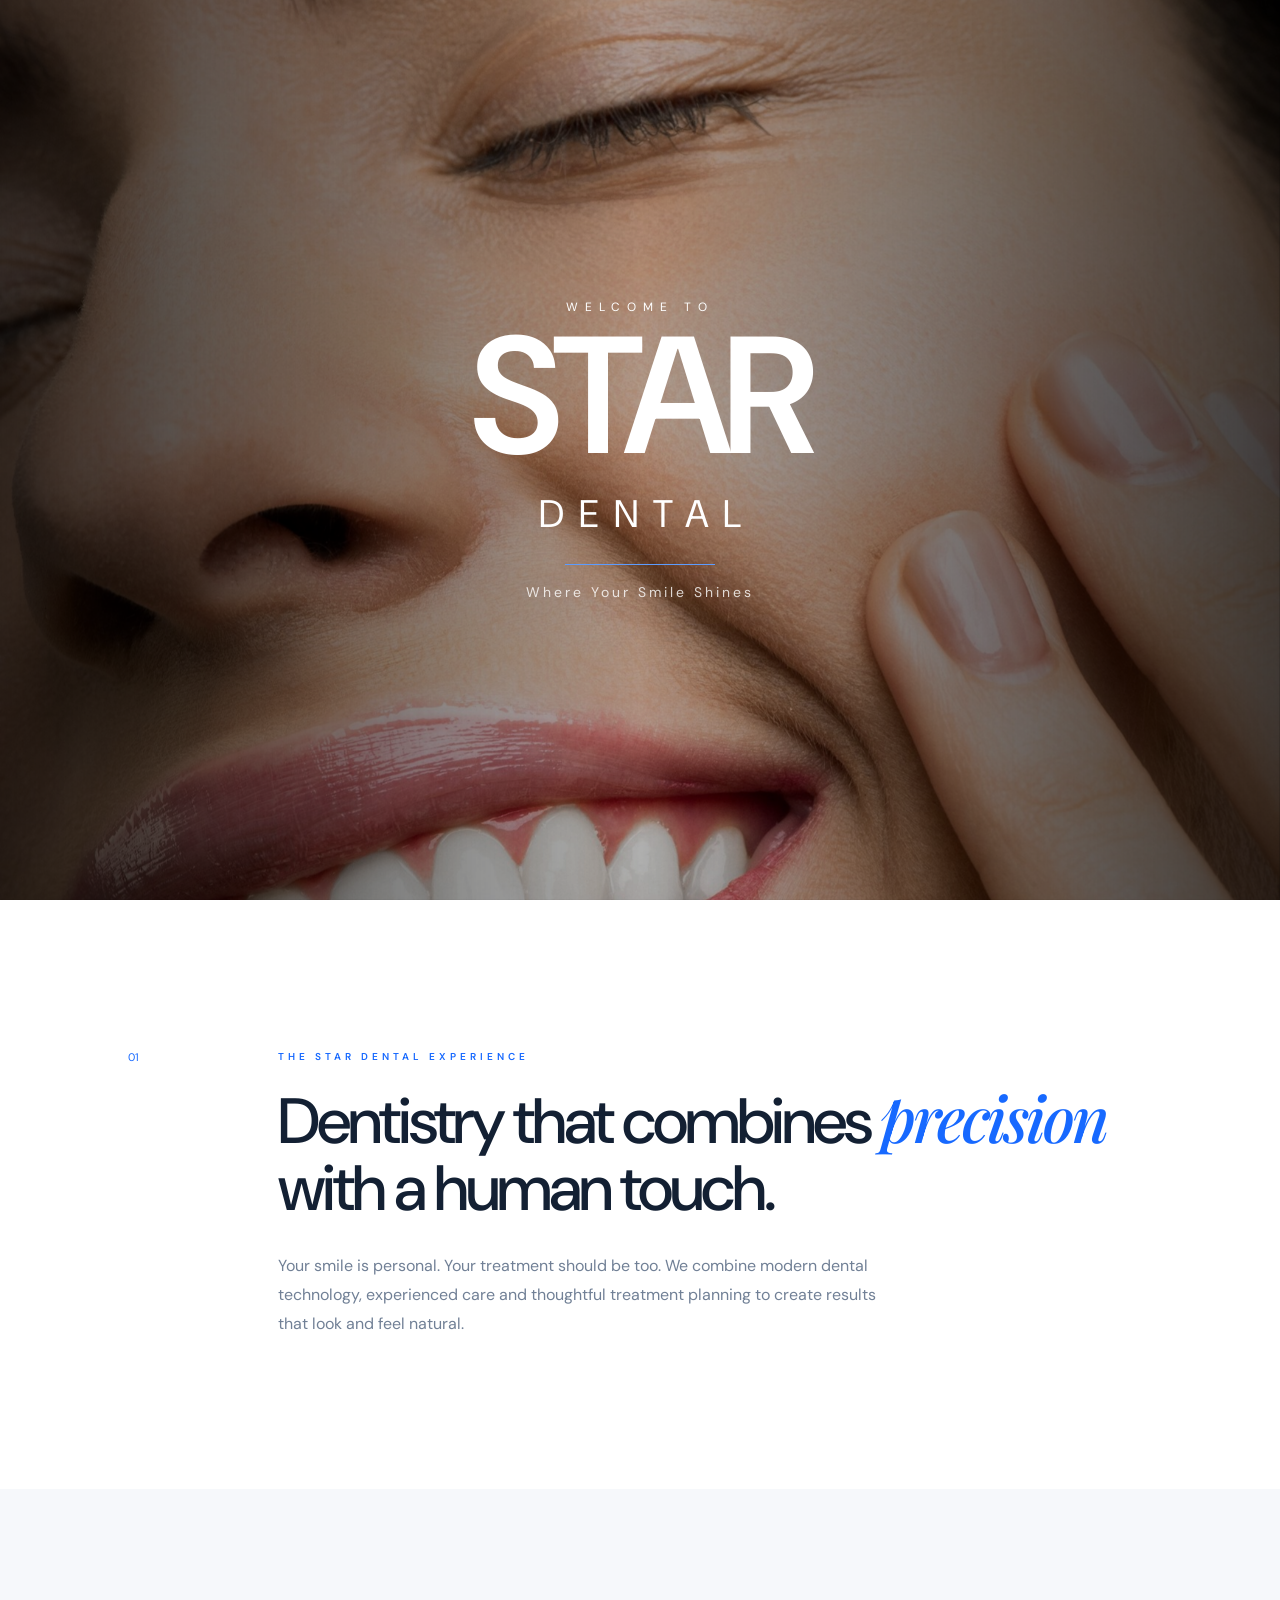
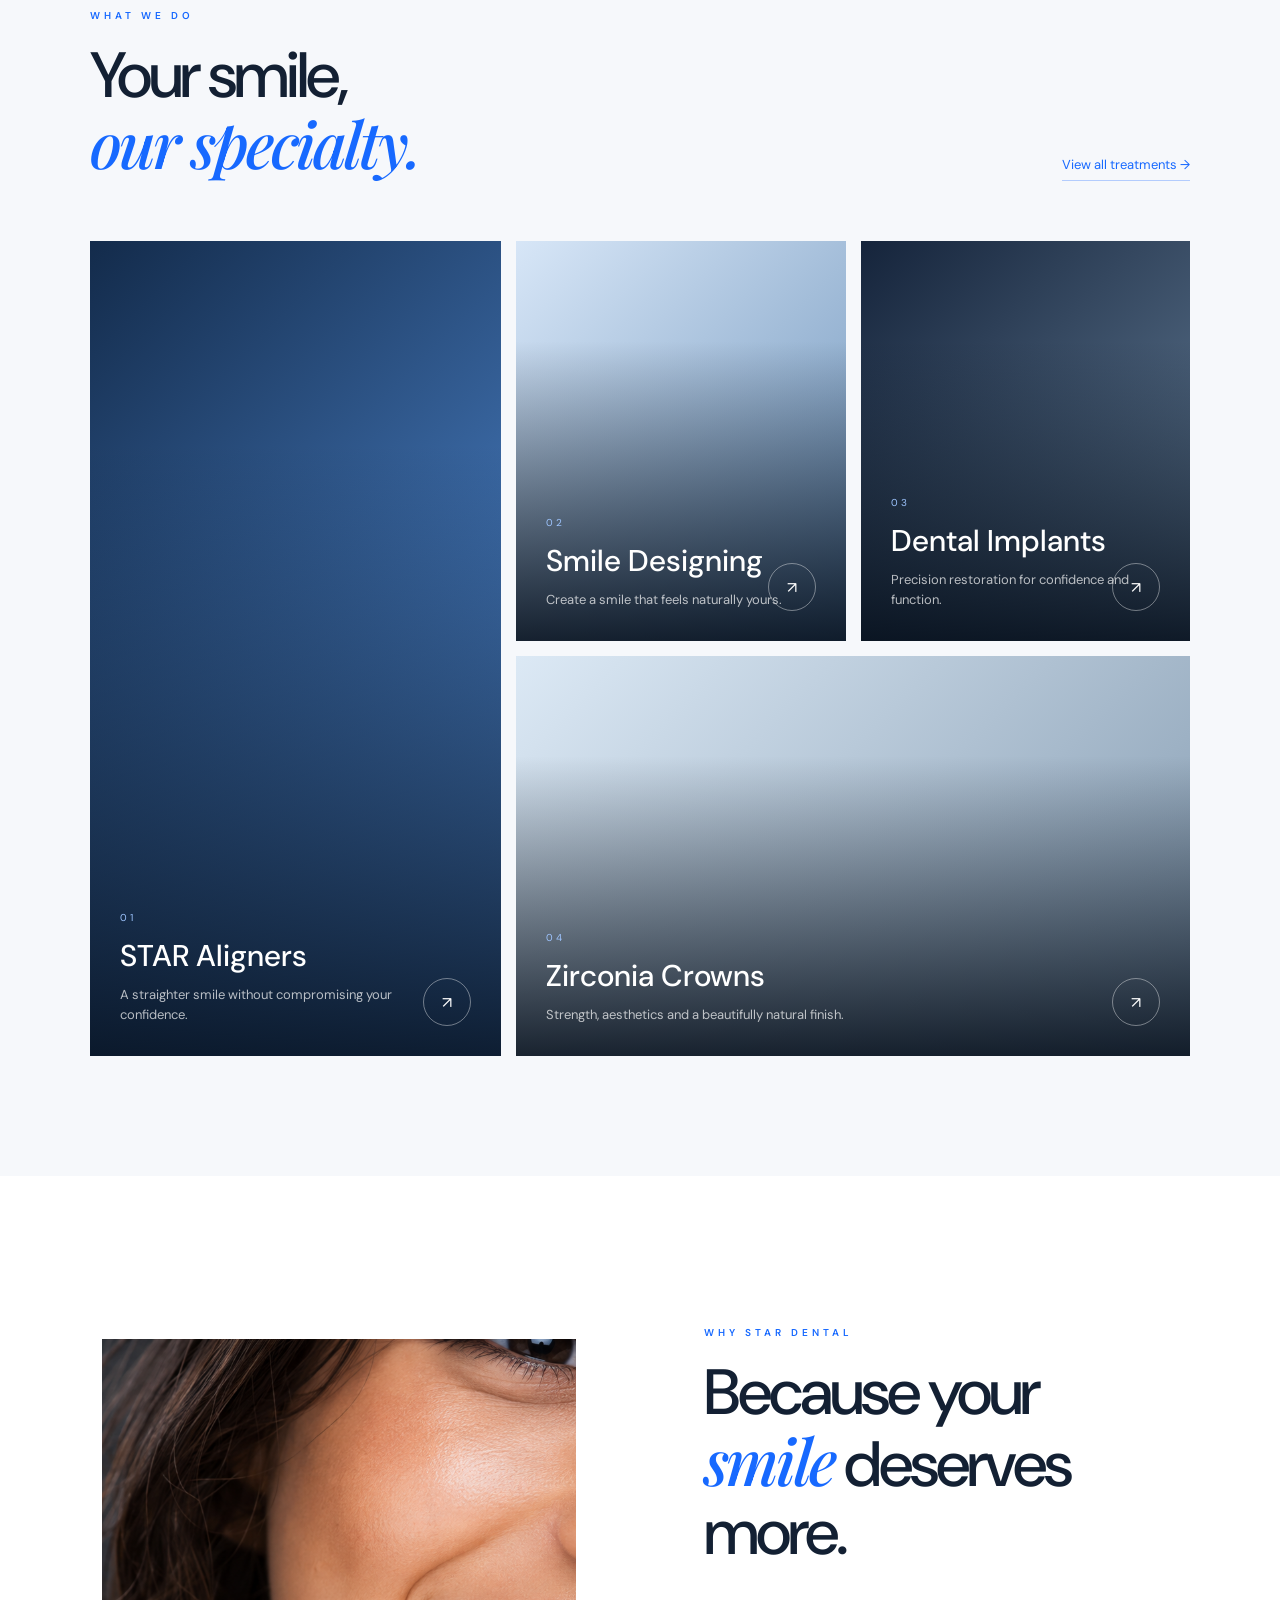
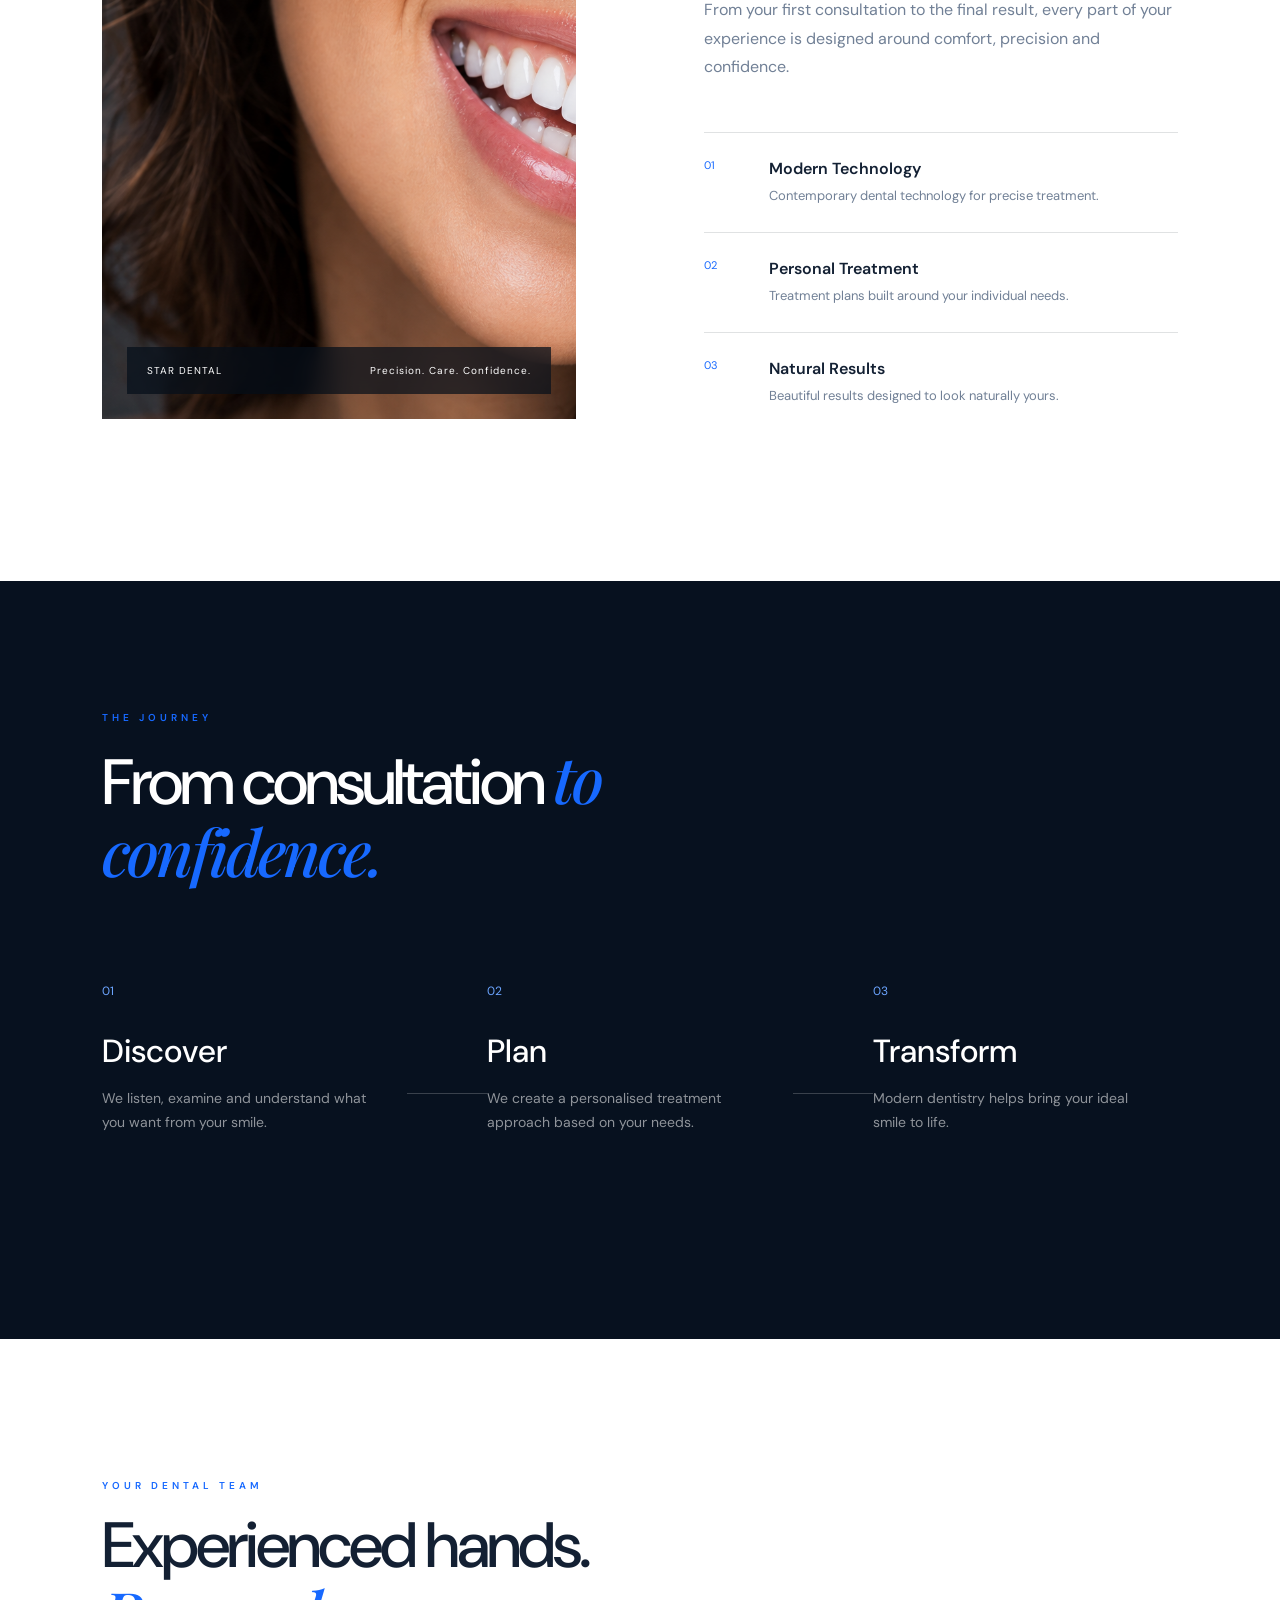
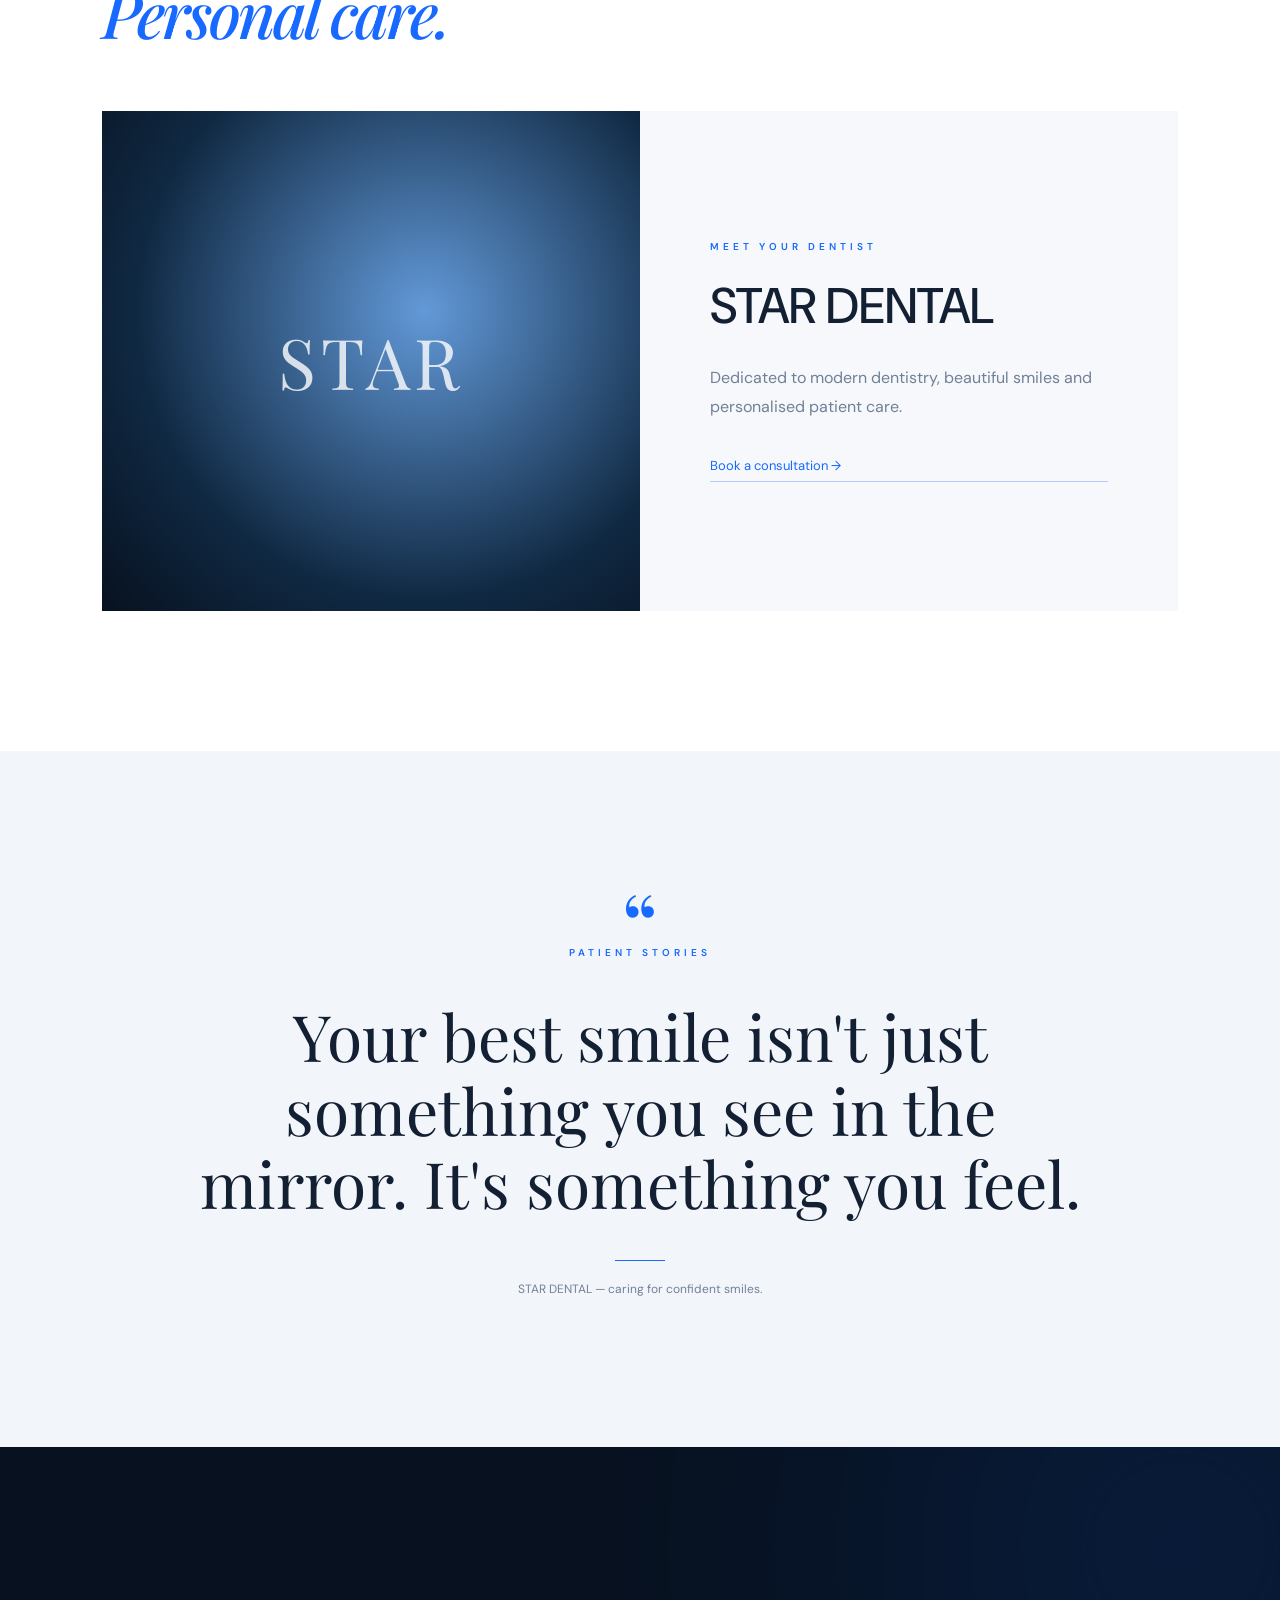
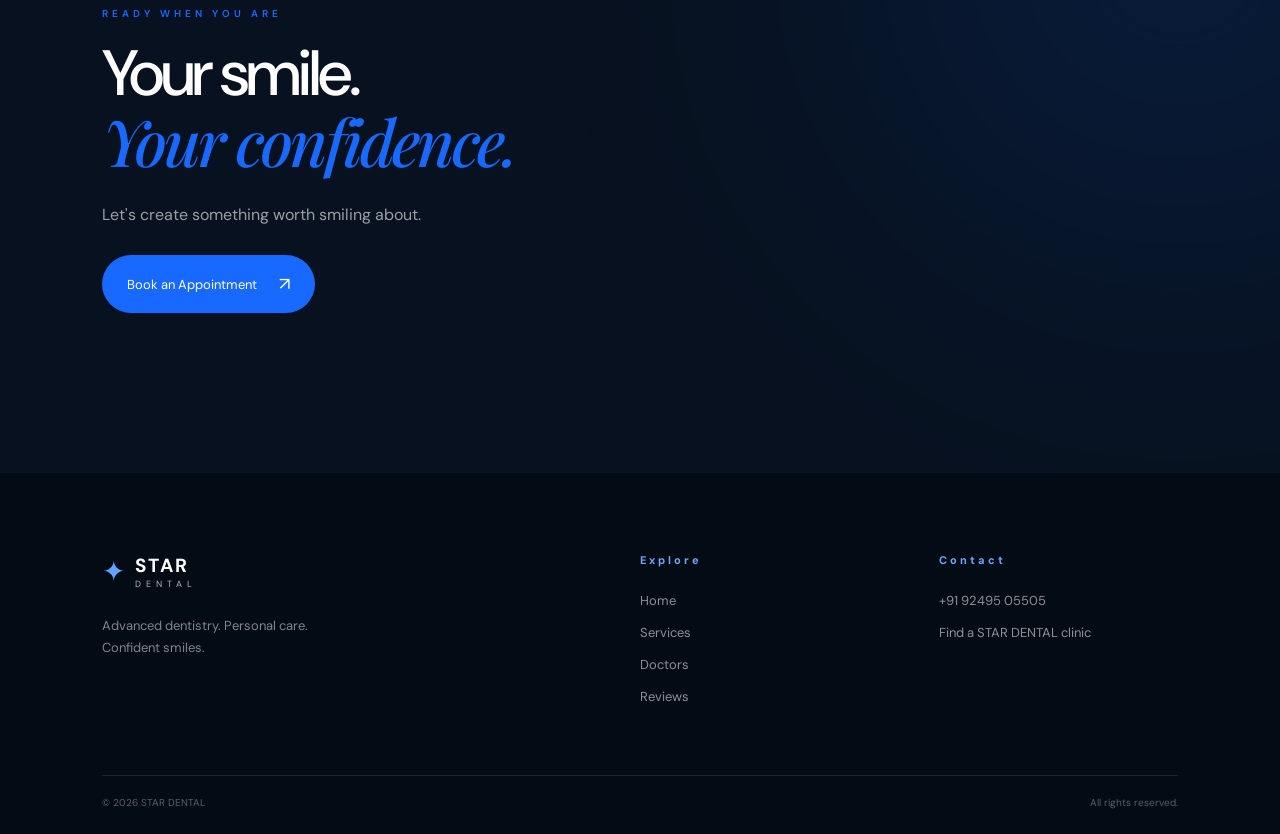
==== commit 2cd81c06: "Update index.html" ====
--- a/index.html
+++ b/index.html
@@ -23,7 +23,7 @@
 <div class="intro" id="intro">
 
     <div class="intro-image">
-        <img src="images/hero-smile.png" alt="Beautiful confident smile">
+        <img src="images/beautiful-smile-5.jpg" alt="Beautiful confident smile">
     </div>
 
     <div class="intro-overlay"></div>
--- a/css/styles.css
+++ b/css/styles.css
@@ -1100,7 +1100,9 @@
 
 
 @media (max-width: 600px) {
-
+.hero-background img {
+    object-position: 75% center;
+}
     .site-header {
         padding: 0 22px;
     }
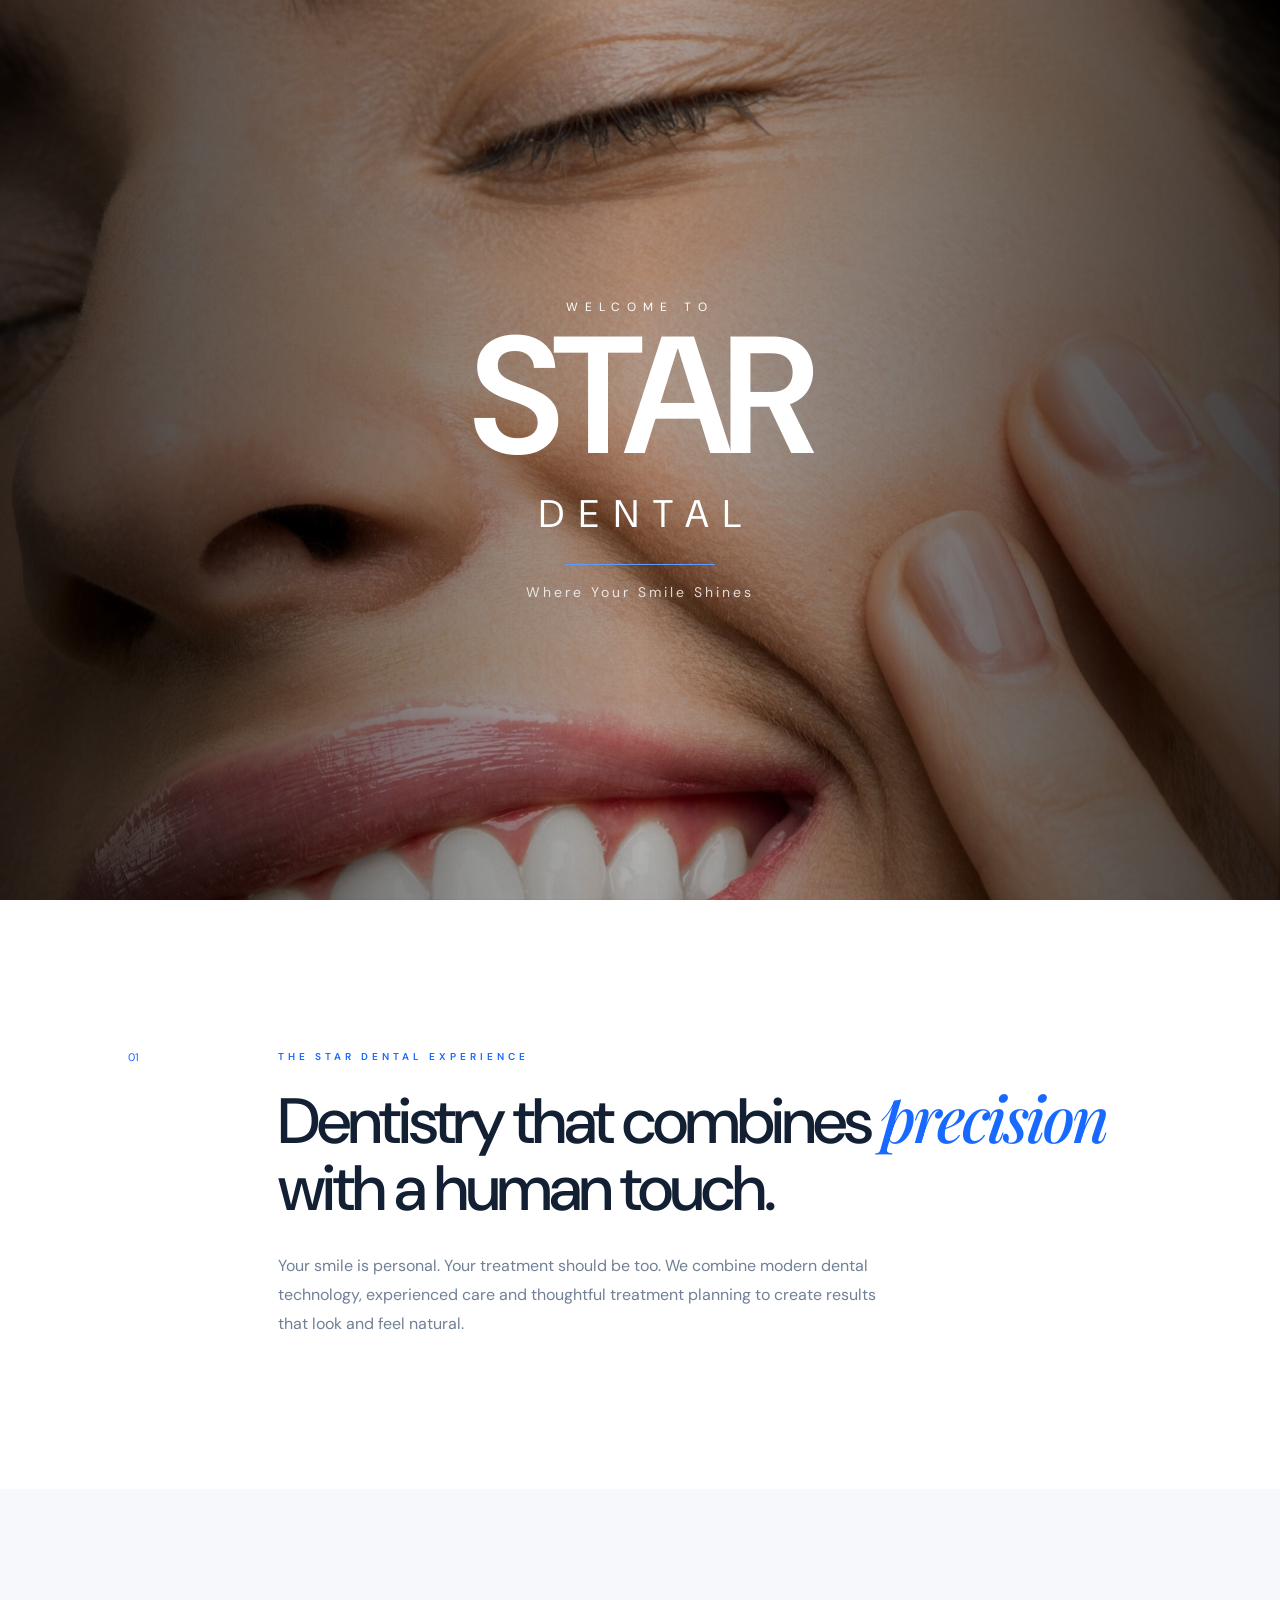
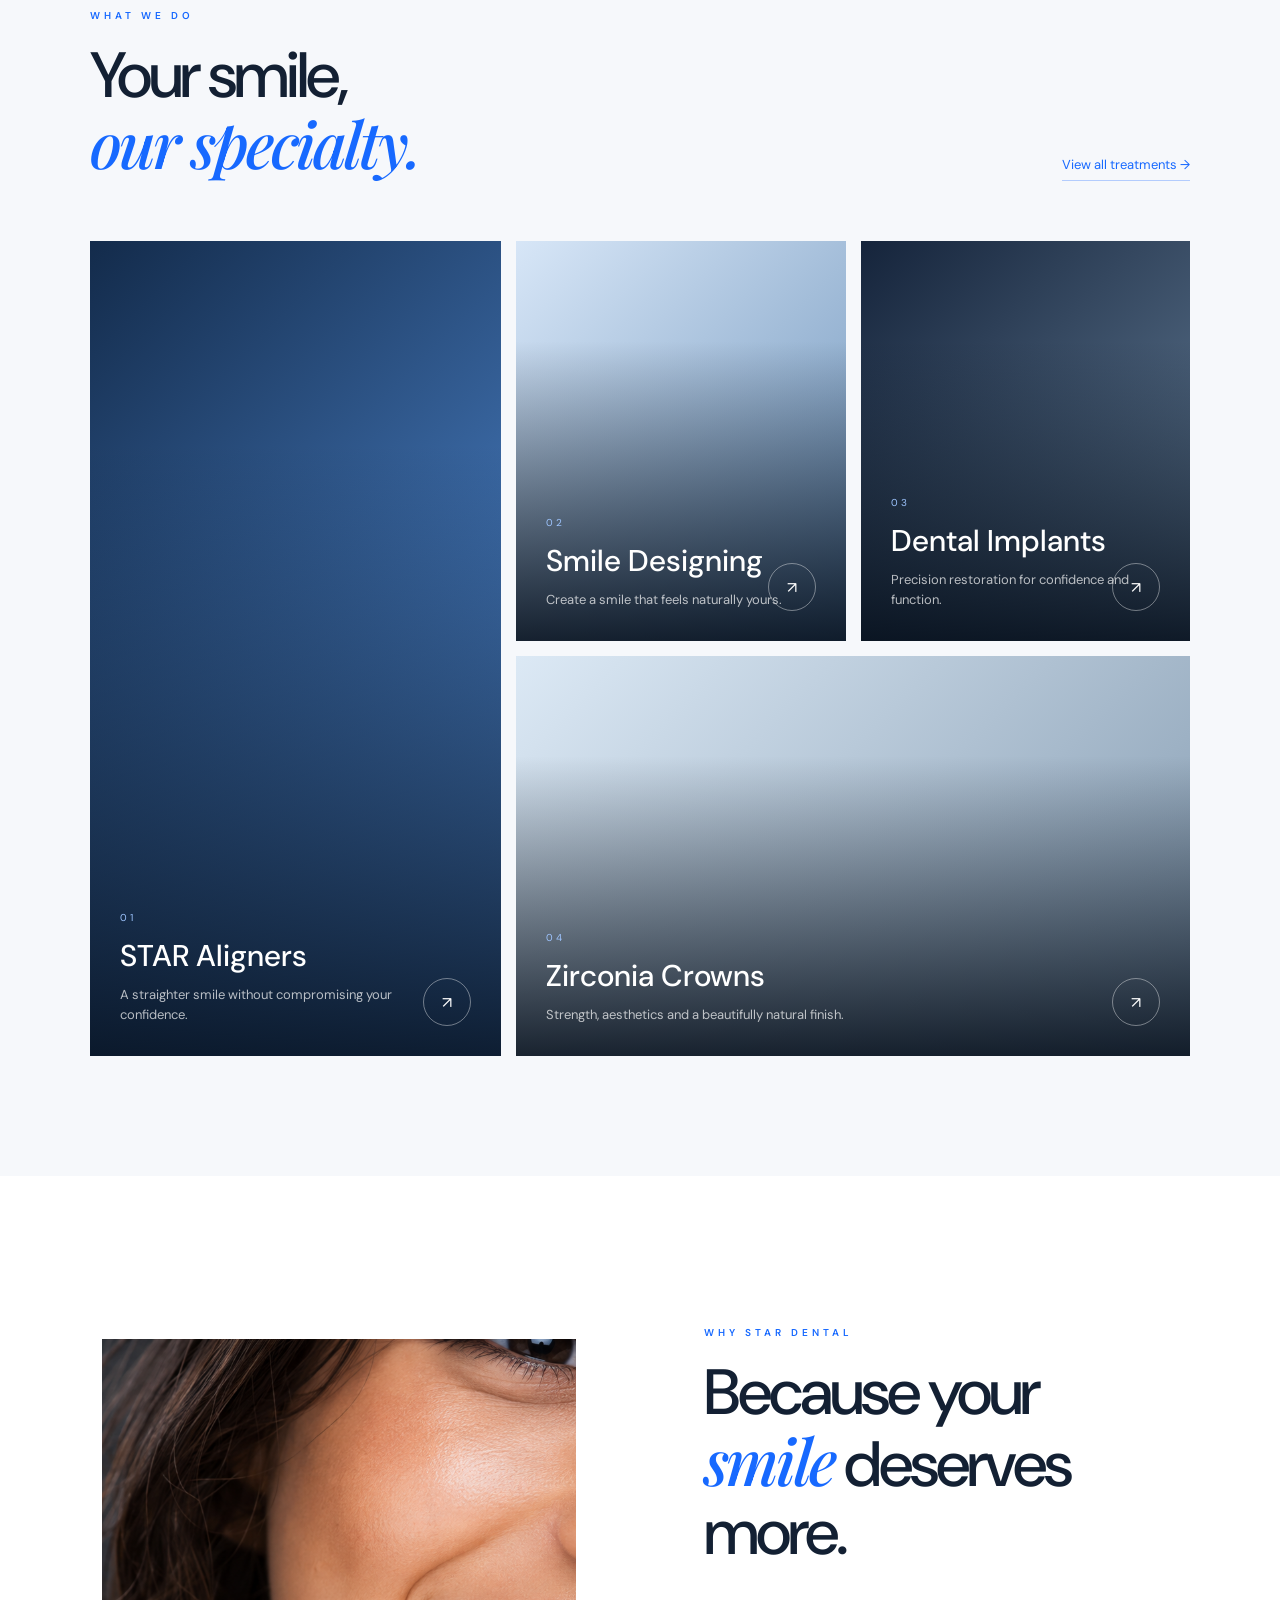
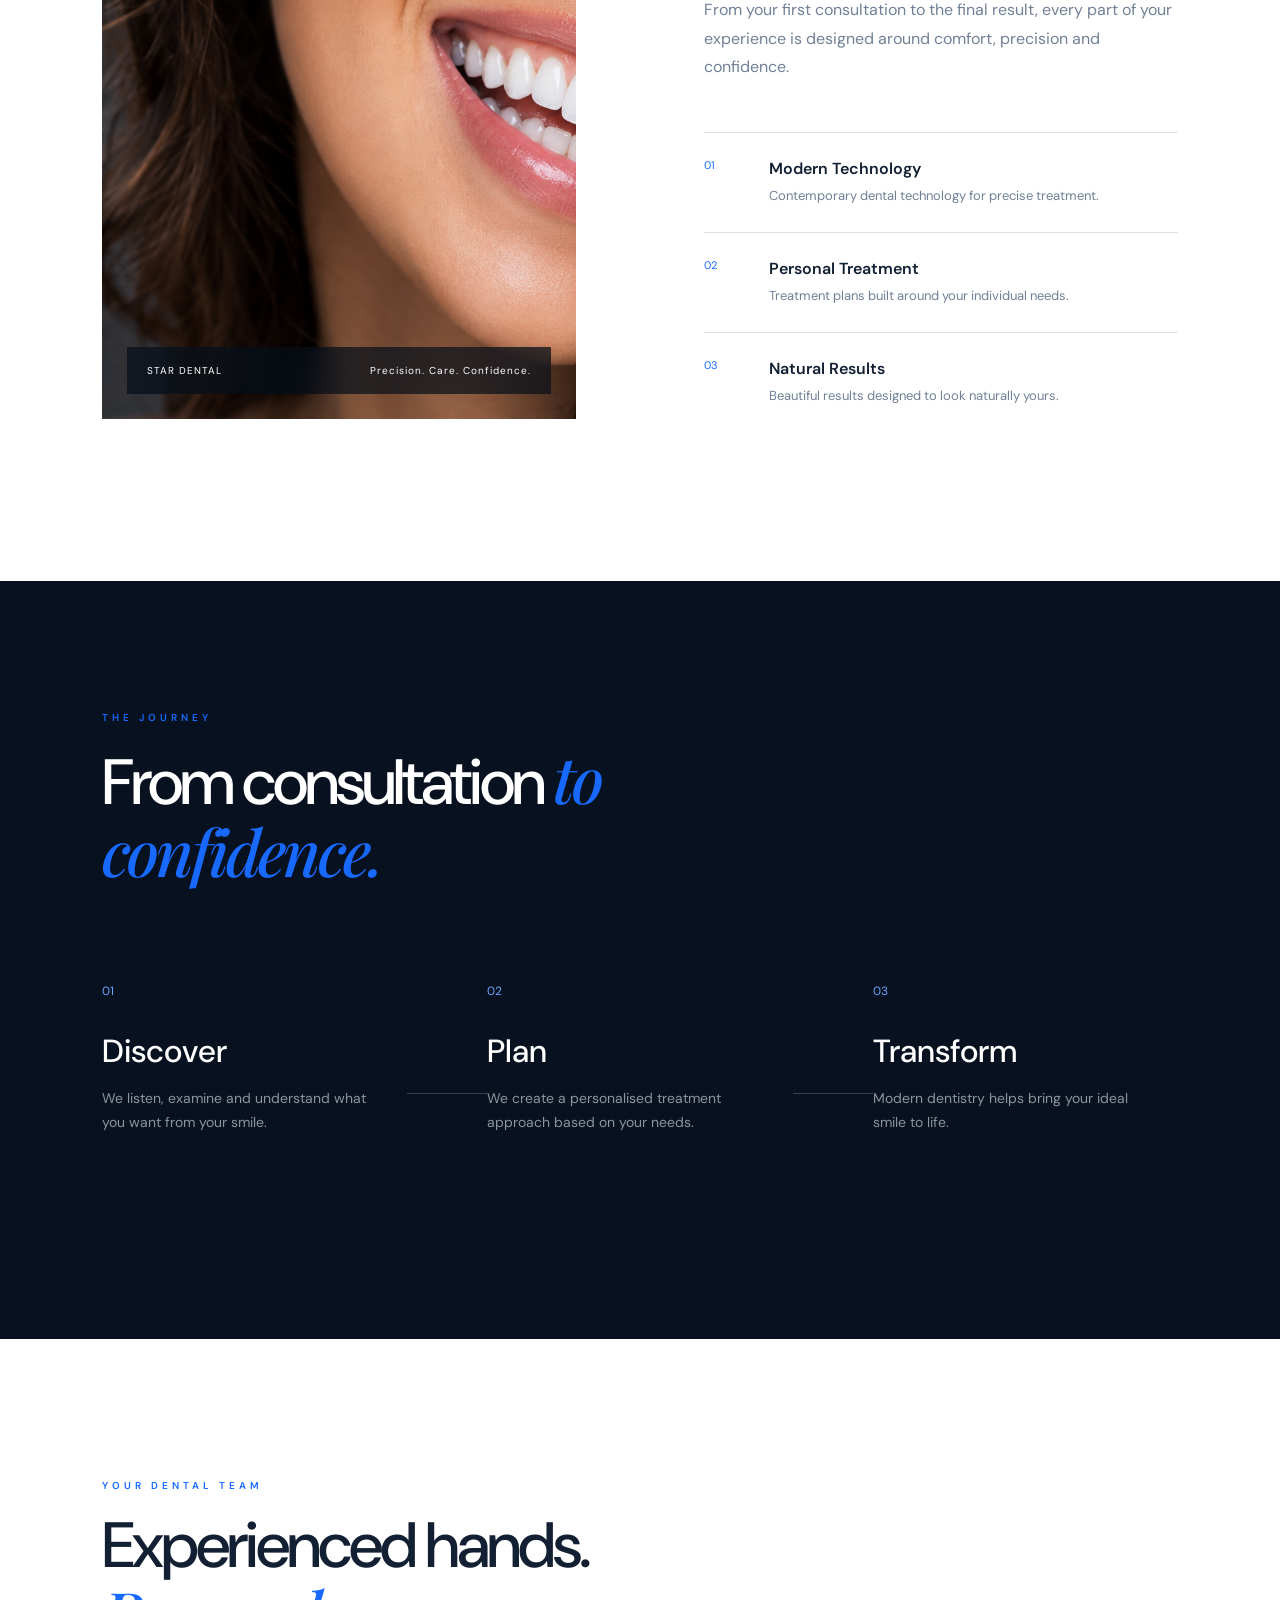
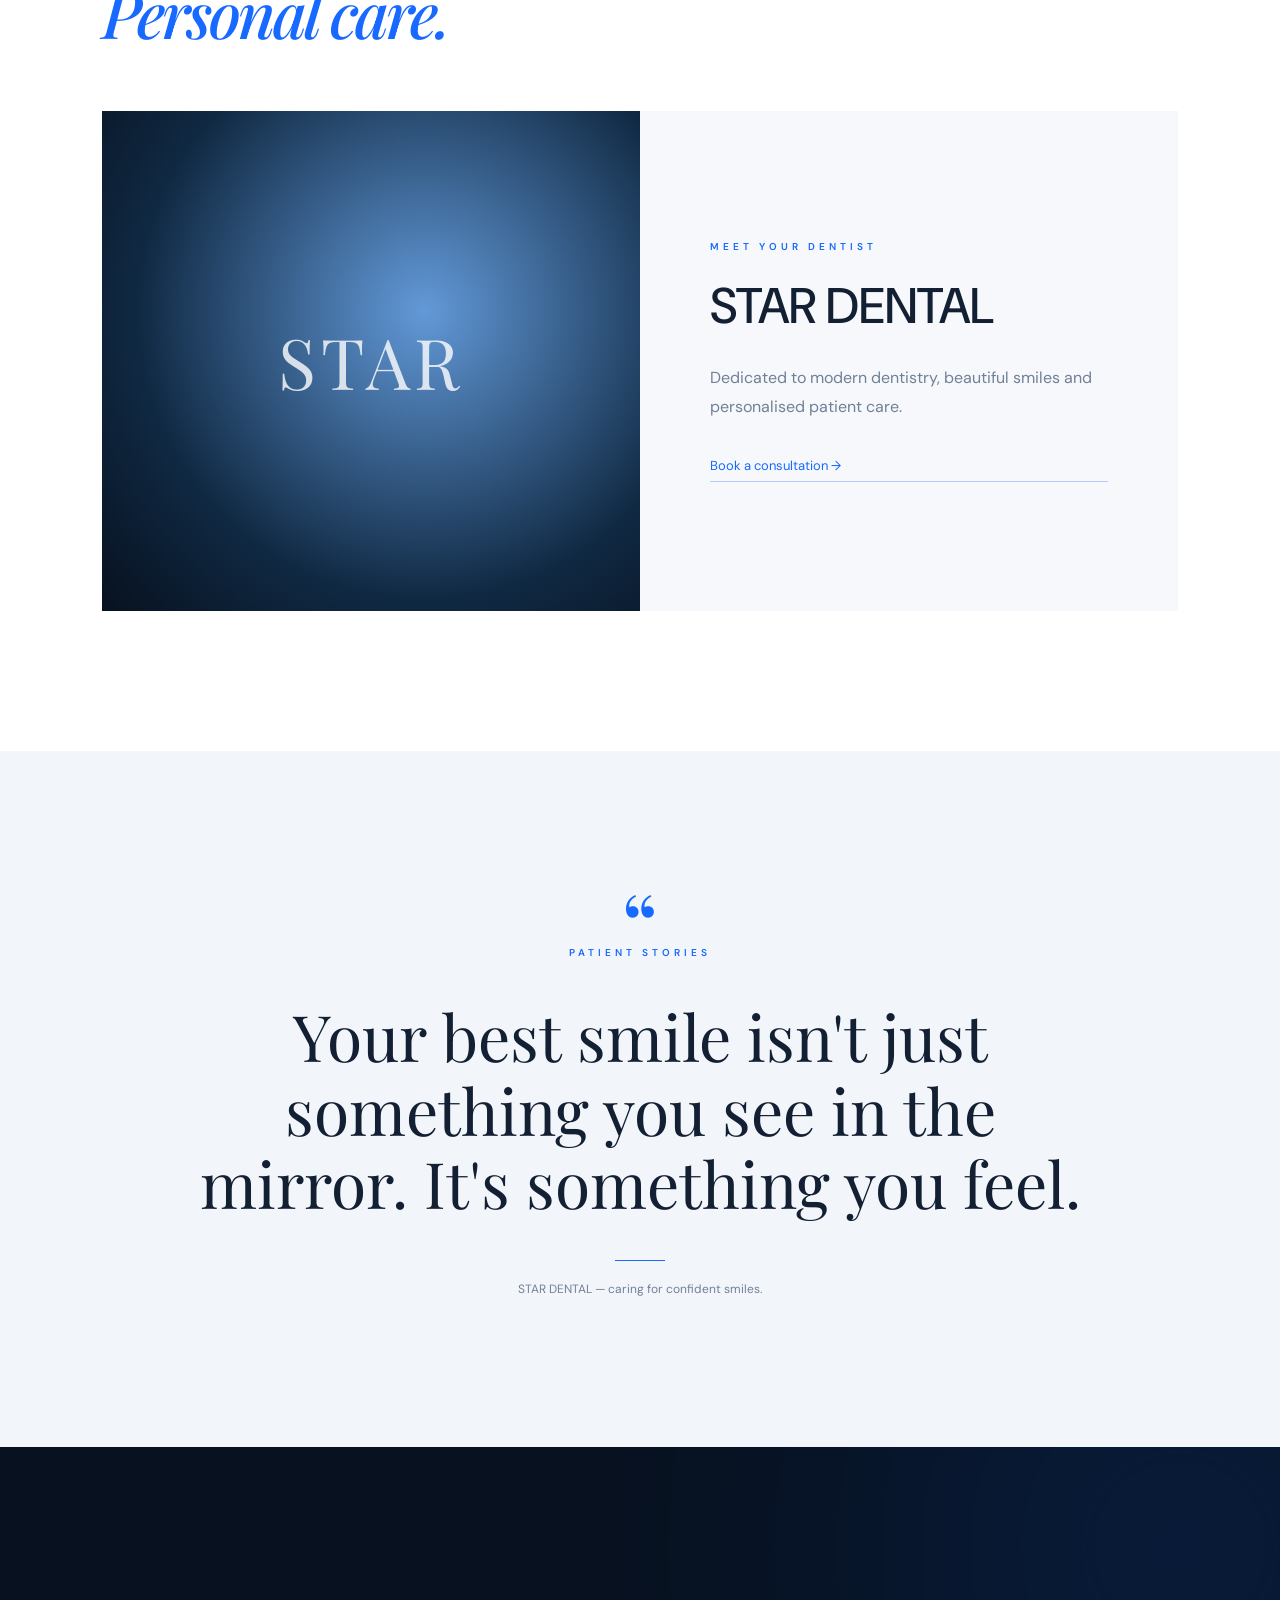
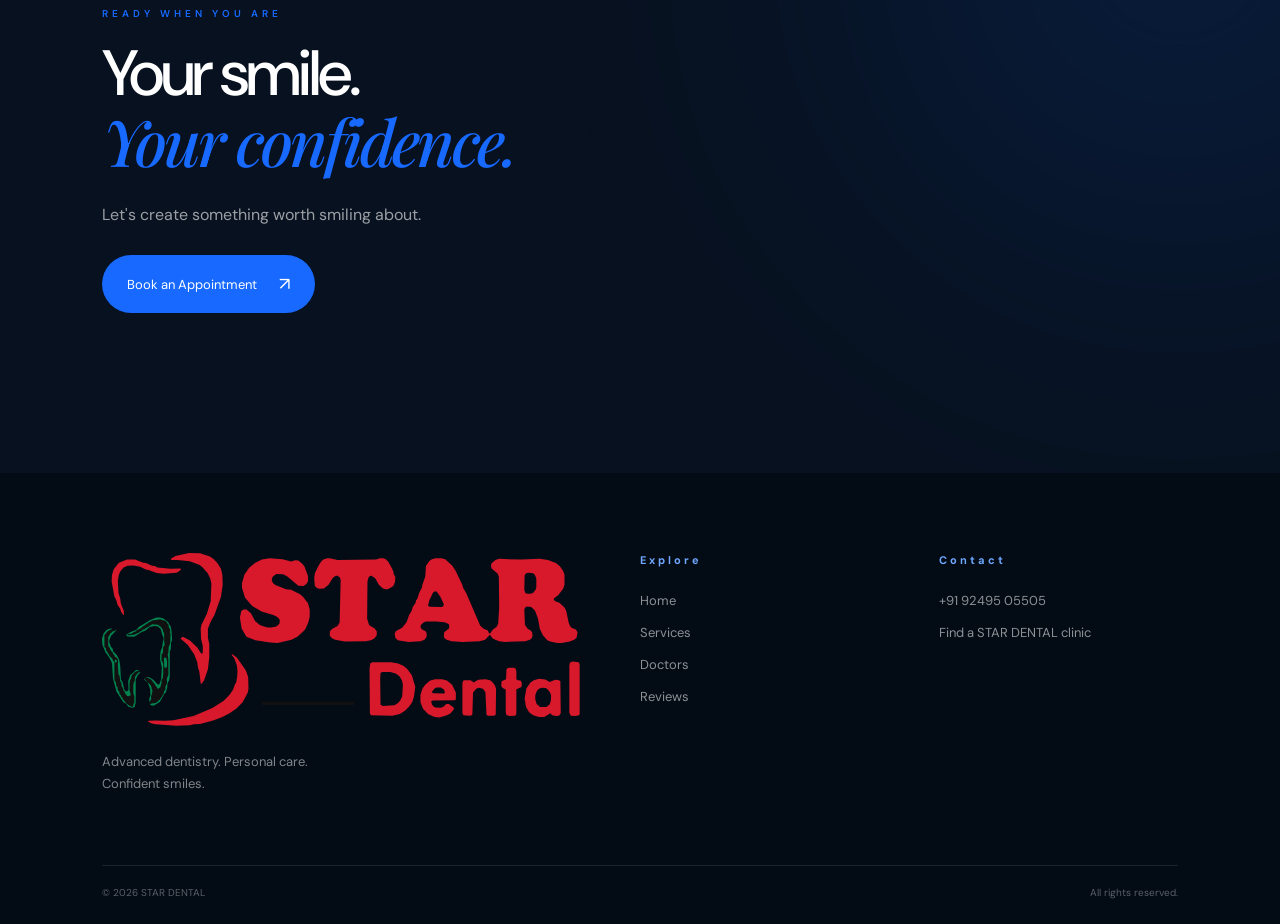
==== commit 3187ec31: "Update index.html" ====
--- a/index.html
+++ b/index.html
@@ -54,11 +54,10 @@
 <header class="site-header">
 
     <a href="index.html" class="logo">
-        <span class="logo-star">✦</span>
-        <span>
-            <strong>STAR</strong>
-            <small>DENTAL</small>
-        </span>
+        <img
+            src="images/star-dental-logo-2.svg"
+            alt="STAR Dental"
+        >
     </a>
 
     <nav class="desktop-nav">
@@ -113,14 +112,13 @@
     <div class="hero-background">
 
         <img
-            src="images/hero-smile.png"
-            alt="Patient with a beautiful smile"
+            src="images/beautiful-smile-5.jpg"
+            alt="STAR DENTAL clinic"
         >
 
         <div class="hero-gradient"></div>
 
     </div>
-
 
     <div class="hero-content">
 
@@ -513,6 +511,7 @@
                 <span>Personal care.</span>
             </h2>
         </div>
+
     </div>
 
 
@@ -615,12 +614,10 @@
         <div class="footer-brand">
 
             <a href="index.html" class="logo footer-logo">
-                <span class="logo-star">✦</span>
-
-                <span>
-                    <strong>STAR</strong>
-                    <small>DENTAL</small>
-                </span>
+                <img
+                    src="images/star-dental-logo-2.svg"
+                    alt="STAR Dental"
+                >
             </a>
 
             <p>
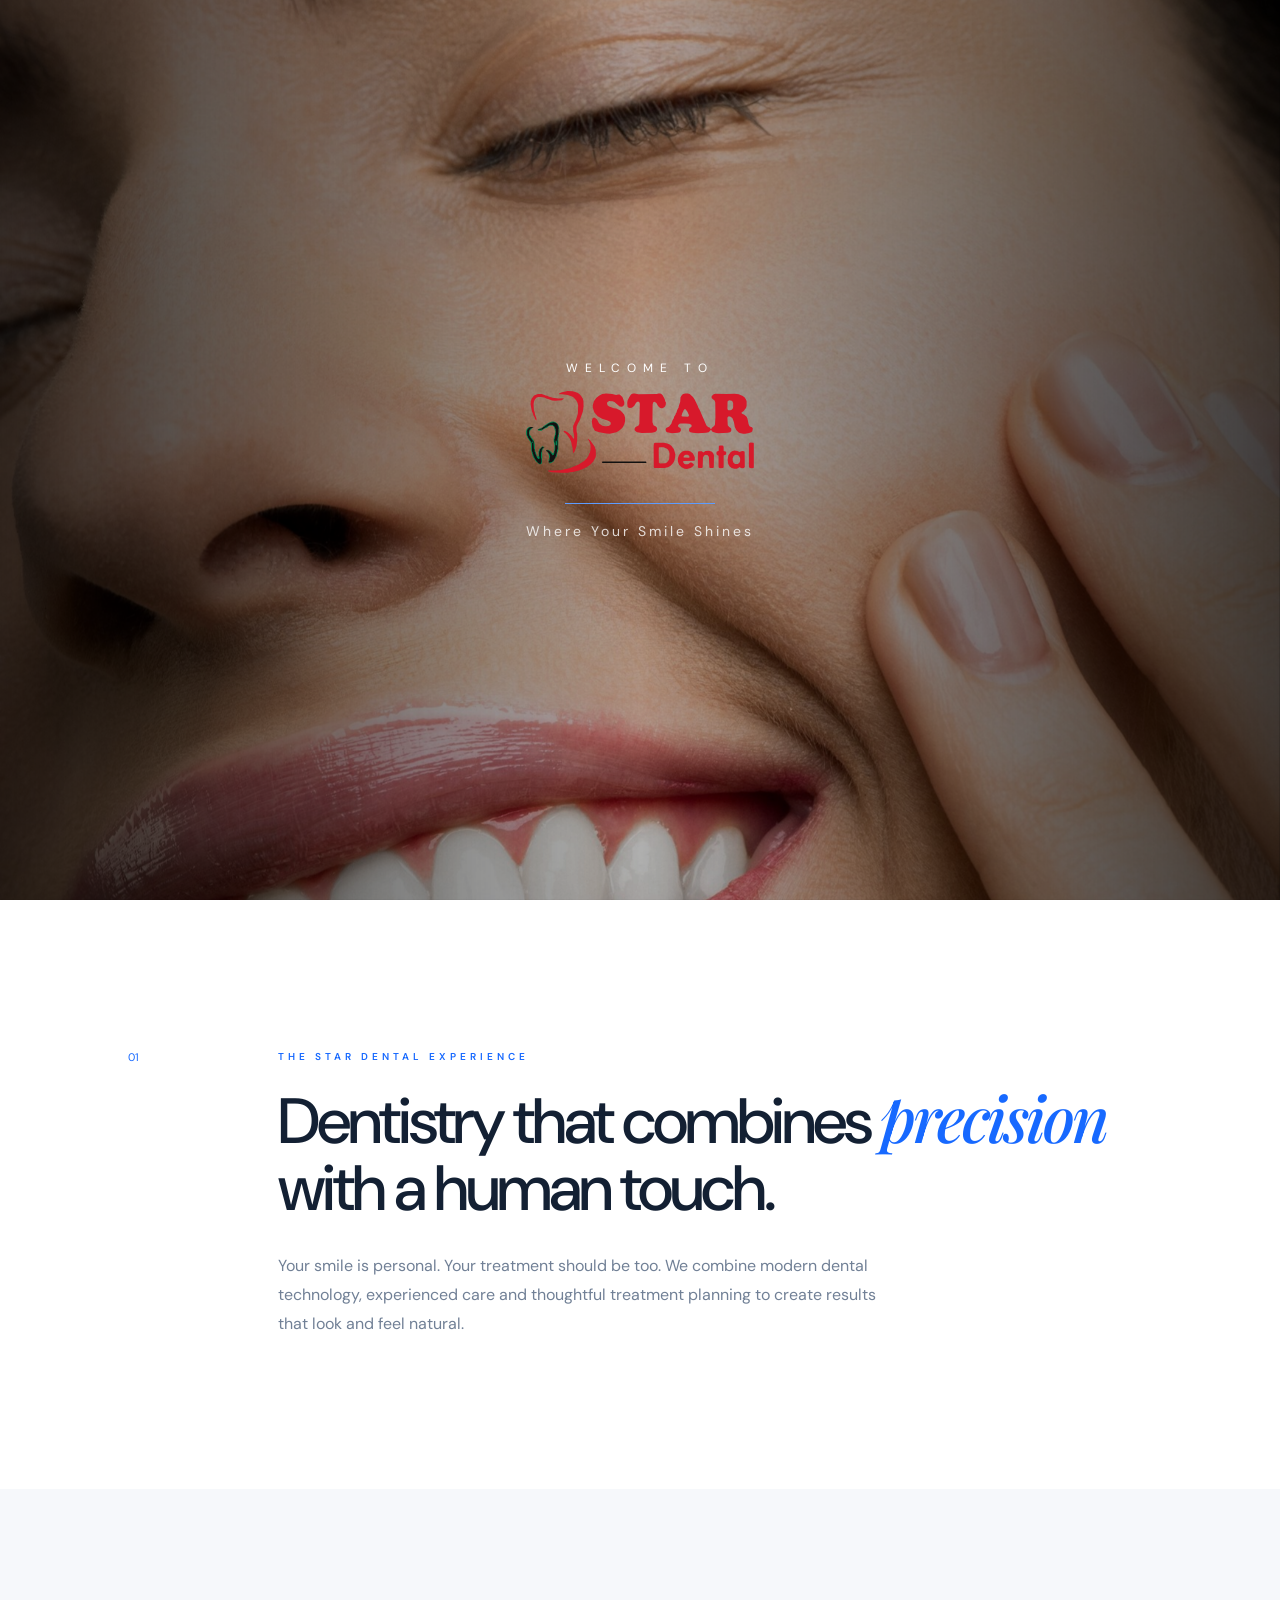
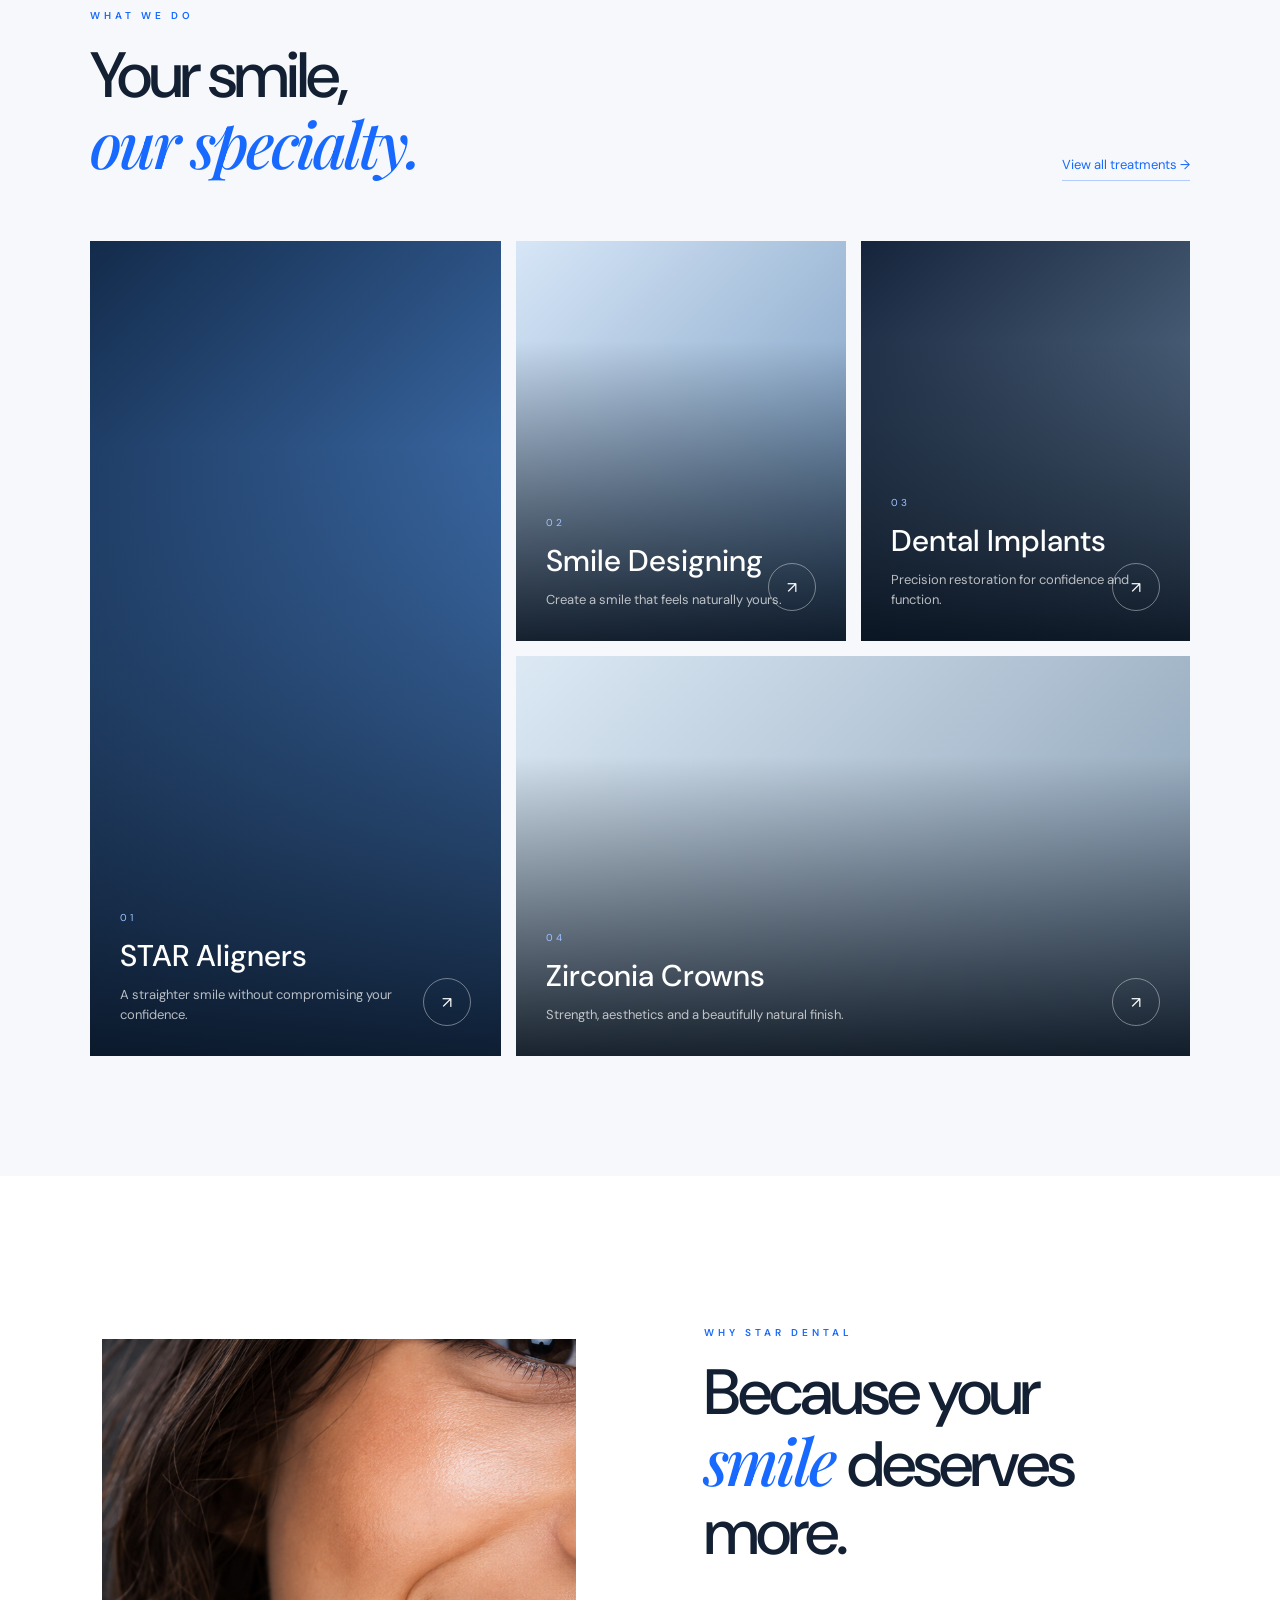
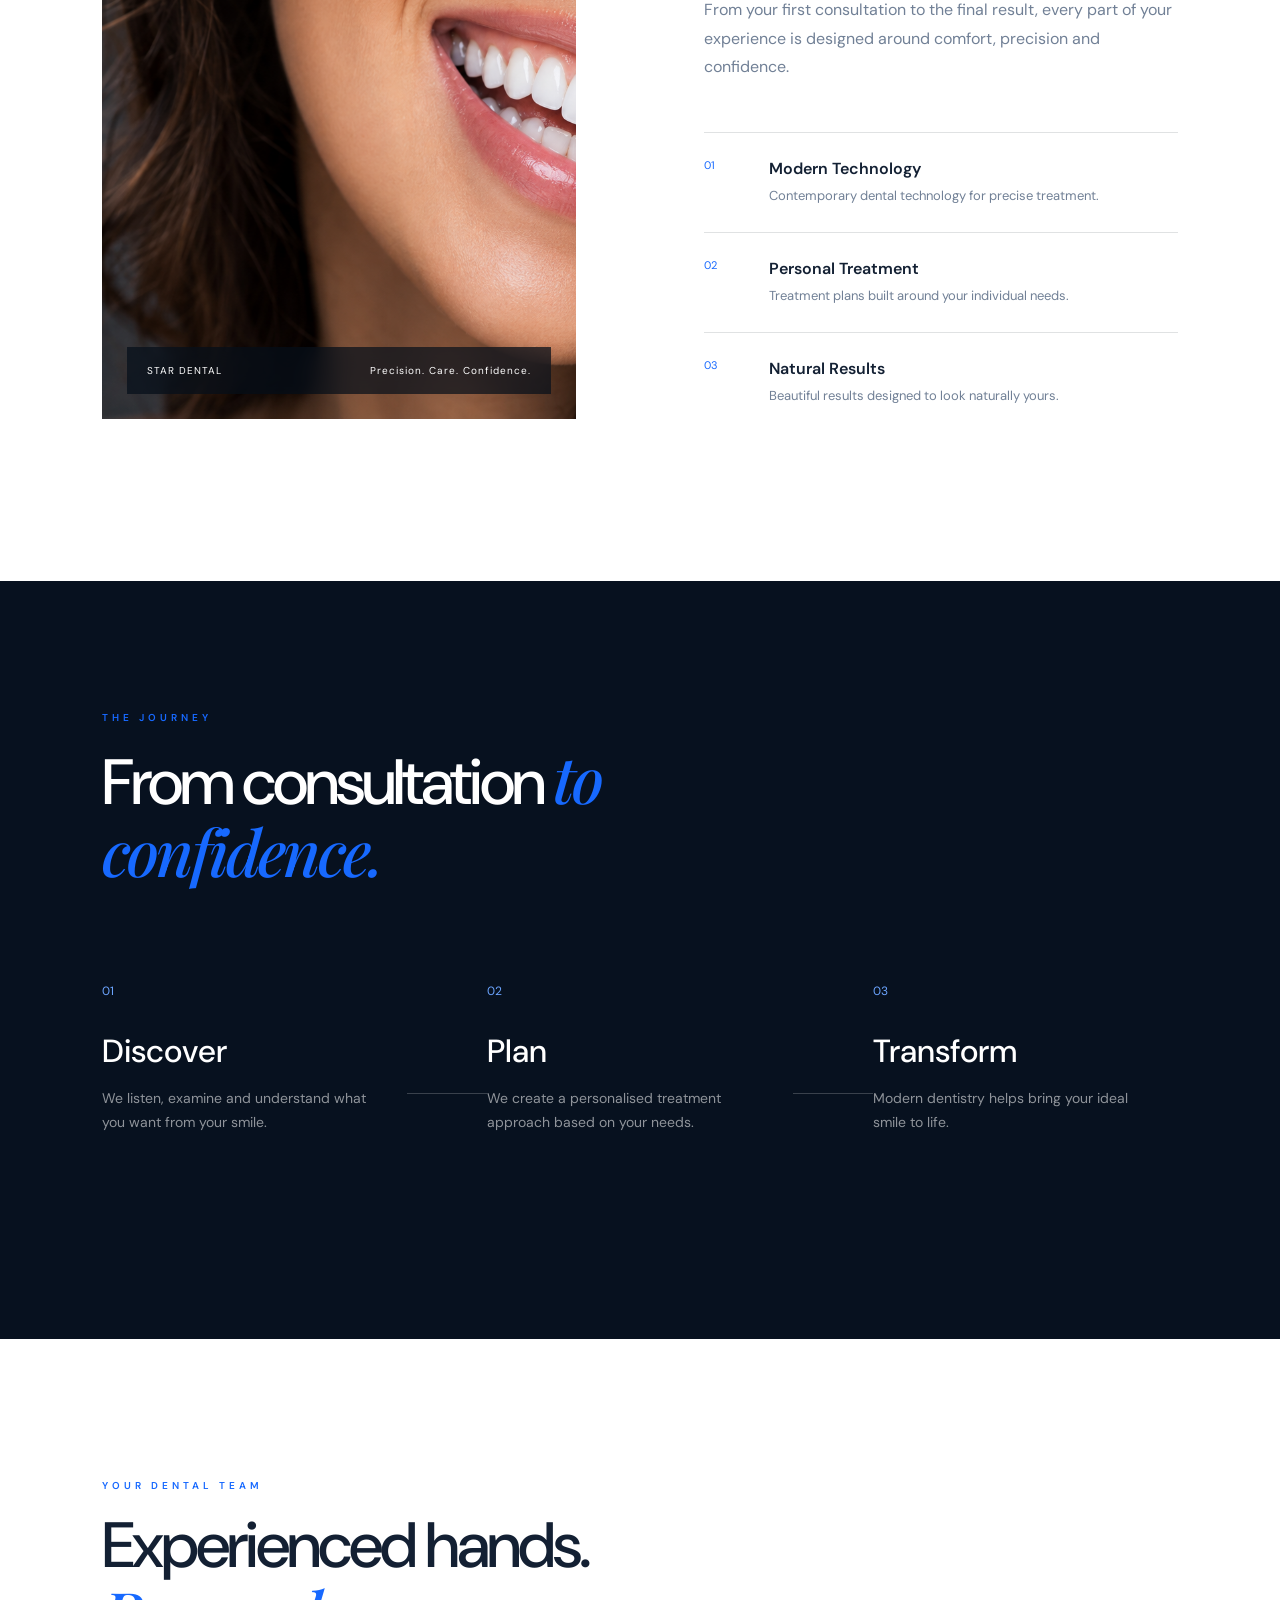
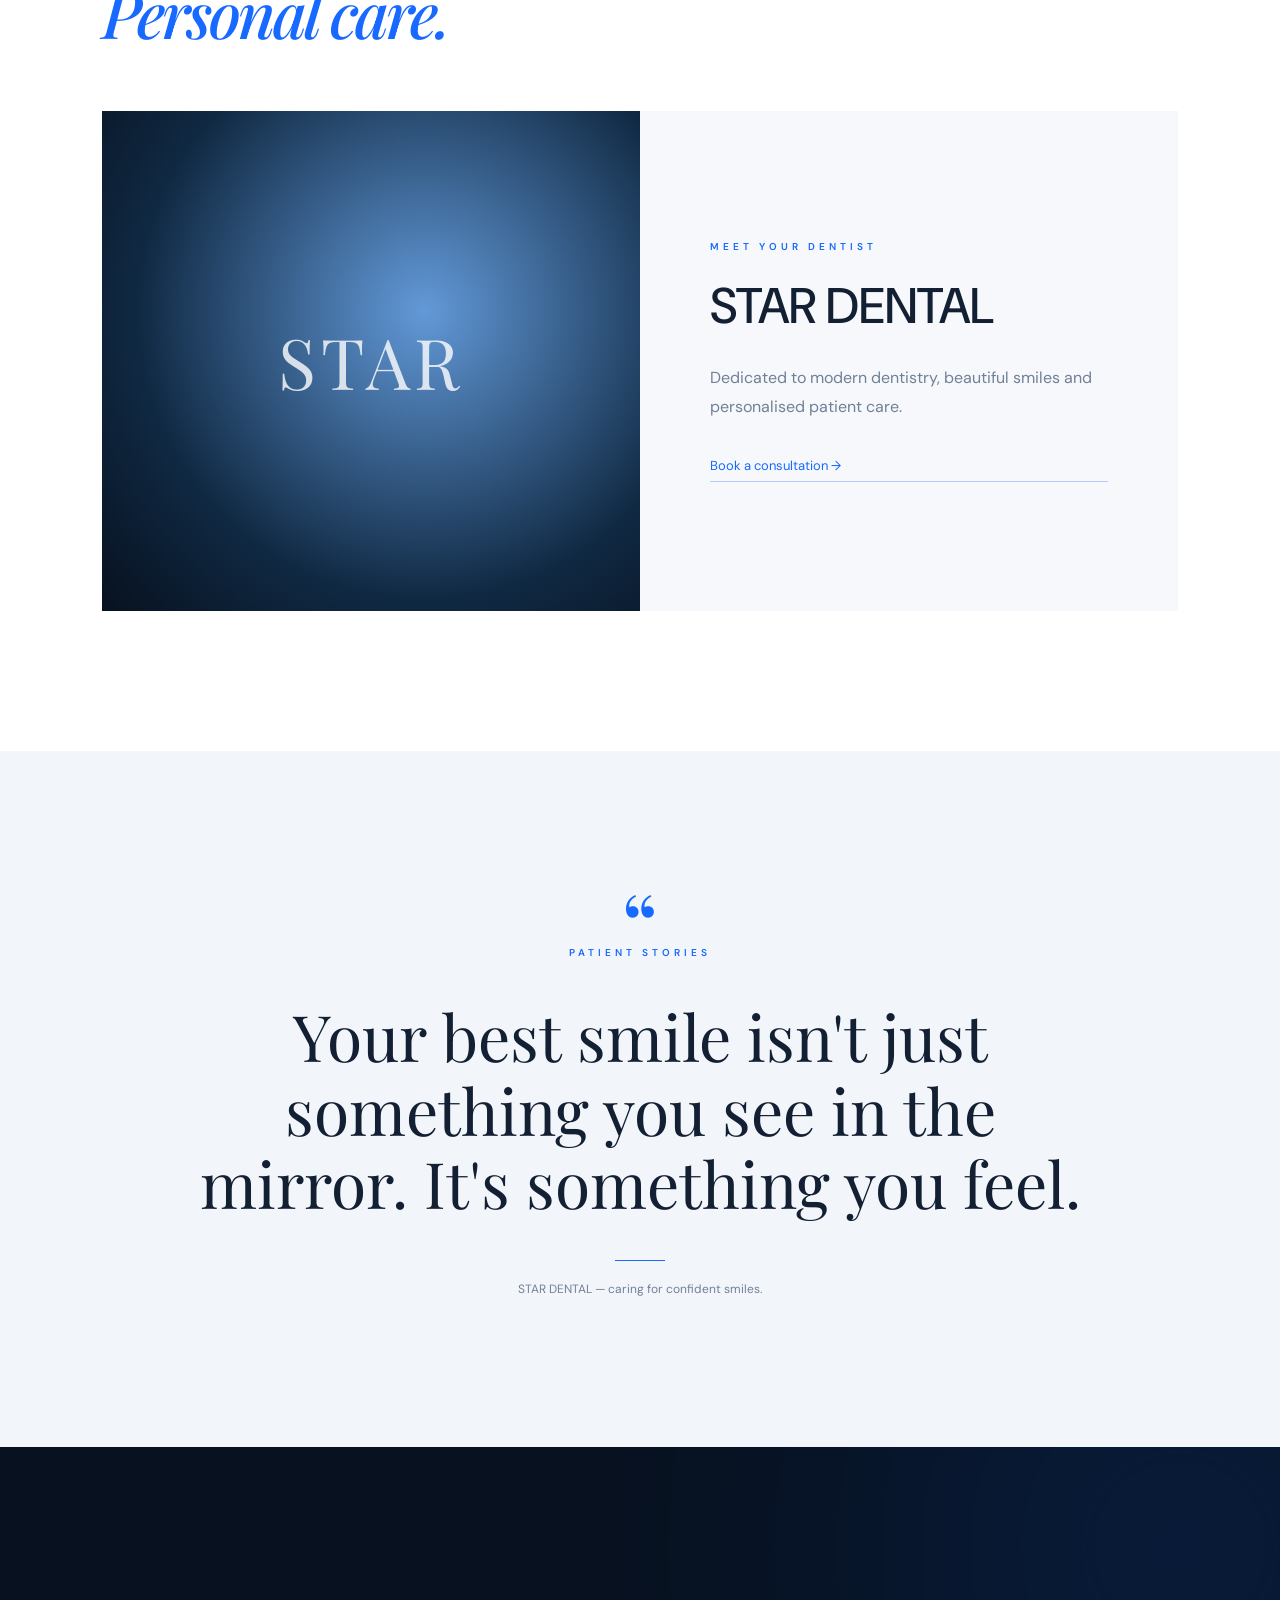
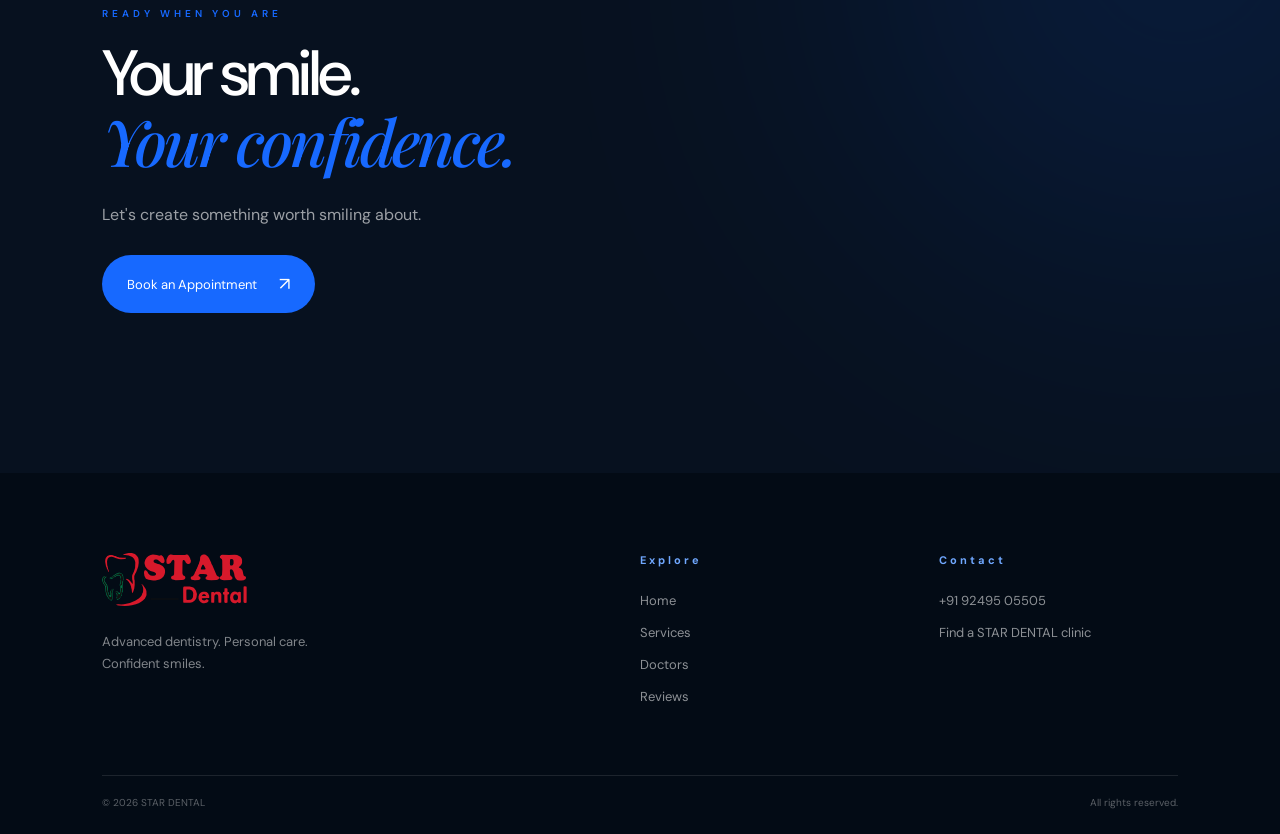
==== commit eb3b9d86: "Update index.html" ====
--- a/index.html
+++ b/index.html
@@ -23,7 +23,10 @@
 <div class="intro" id="intro">
 
     <div class="intro-image">
-        <img src="images/beautiful-smile-5.jpg" alt="Beautiful confident smile">
+        <img
+            src="images/beautiful-smile-5.jpg"
+            alt="Beautiful confident smile"
+        >
     </div>
 
     <div class="intro-overlay"></div>
@@ -31,17 +34,23 @@
     <div class="smile-glint"></div>
 
     <div class="intro-brand">
-        <span class="intro-small">WELCOME TO</span>
-
-        <h1>STAR</h1>
-
-        <div class="intro-sub">
-            DENTAL
-        </div>
+
+        <span class="intro-small">
+            WELCOME TO
+        </span>
+
+        <img
+            class="intro-logo"
+            src="images/star-dental-logo-2.svg"
+            alt="STAR Dental"
+        >
 
         <div class="intro-line"></div>
 
-        <p>Where Your Smile Shines</p>
+        <p>
+            Where Your Smile Shines
+        </p>
+
     </div>
 
 </div>
@@ -54,45 +63,97 @@
 <header class="site-header">
 
     <a href="index.html" class="logo">
+
         <img
             src="images/star-dental-logo-2.svg"
             alt="STAR Dental"
         >
+
     </a>
 
+
     <nav class="desktop-nav">
-        <a href="index.html" class="active">Home</a>
-        <a href="services.html">Services</a>
-        <a href="#experience">Our Story</a>
-        <a href="#doctors">Doctors</a>
-        <a href="#reviews">Reviews</a>
-        <a href="contact.html">Contact</a>
+
+        <a href="index.html" class="active">
+            Home
+        </a>
+
+        <a href="services.html">
+            Services
+        </a>
+
+        <a href="#experience">
+            Our Story
+        </a>
+
+        <a href="#doctors">
+            Doctors
+        </a>
+
+        <a href="#reviews">
+            Reviews
+        </a>
+
+        <a href="contact.html">
+            Contact
+        </a>
+
     </nav>
 
+
     <a href="contact.html" class="nav-button">
+
         Book Appointment
+
         <span>→</span>
+
     </a>
 
-    <button class="menu-button" id="menuButton" aria-label="Open menu">
+
+    <button
+        class="menu-button"
+        id="menuButton"
+        aria-label="Open menu"
+    >
+
         <span></span>
         <span></span>
         <span></span>
+
     </button>
 
 </header>
 
 
-<!-- MOBILE MENU -->
+<!-- =========================================================
+     MOBILE MENU
+========================================================= -->
 
 <div class="mobile-menu" id="mobileMenu">
 
-    <a href="index.html">Home</a>
-    <a href="services.html">Services</a>
-    <a href="#experience">Our Story</a>
-    <a href="#doctors">Doctors</a>
-    <a href="#reviews">Reviews</a>
-    <a href="contact.html">Contact</a>
+    <a href="index.html">
+        Home
+    </a>
+
+    <a href="services.html">
+        Services
+    </a>
+
+    <a href="#experience">
+        Our Story
+    </a>
+
+    <a href="#doctors">
+        Doctors
+    </a>
+
+    <a href="#reviews">
+        Reviews
+    </a>
+
+    <a href="contact.html">
+        Contact
+    </a>
 
     <a href="contact.html" class="mobile-cta">
         Book Appointment →
@@ -102,6 +163,7 @@
 
 
 <main>
+
 
 <!-- =========================================================
      HERO
@@ -120,35 +182,61 @@
 
     </div>
 
+
     <div class="hero-content">
 
         <div class="hero-kicker">
+
             <span></span>
+
             ADVANCED DENTISTRY
-        </div>
+
+        </div>
+
 
         <h1>
+
             A smile
+
             <em>worth</em>
+
             remembering.
+
         </h1>
 
+
         <p>
+
             Modern dentistry designed around you.
             From smile designing and aligners to implants
             and precision crowns.
+
         </p>
 
+
         <div class="hero-actions">
 
-            <a href="contact.html" class="button-primary">
+            <a
+                href="contact.html"
+                class="button-primary"
+            >
+
                 Book an Appointment
+
                 <span>↗</span>
+
             </a>
 
-            <a href="services.html" class="button-ghost">
+
+            <a
+                href="services.html"
+                class="button-ghost"
+            >
+
                 Explore Treatments
+
                 <span>→</span>
+
             </a>
 
         </div>
@@ -157,14 +245,20 @@
 
 
     <div class="hero-scroll">
+
         <span></span>
+
         Scroll to explore
+
     </div>
 
 
     <div class="hero-location">
+
         <span>●</span>
+
         Serving patients across Kerala
+
     </div>
 
 </section>
@@ -176,23 +270,42 @@
 
 <section class="statement reveal">
 
-    <div class="section-number">01</div>
+    <div class="section-number">
+        01
+    </div>
+
 
     <div class="statement-content">
 
-        <p class="eyebrow">THE STAR DENTAL EXPERIENCE</p>
+        <p class="eyebrow">
+            THE STAR DENTAL EXPERIENCE
+        </p>
+
 
         <h2>
+
             Dentistry that combines
-            <span>precision</span> with
+
+            <span>
+                precision
+            </span>
+
+            with
+
             a human touch.
+
         </h2>
 
+
         <p class="statement-copy">
-            Your smile is personal. Your treatment should be too.
-            We combine modern dental technology, experienced care
-            and thoughtful treatment planning to create results
-            that look and feel natural.
+
+            Your smile is personal.
+            Your treatment should be too.
+            We combine modern dental technology,
+            experienced care and thoughtful treatment
+            planning to create results that look
+            and feel natural.
+
         </p>
 
     </div>
@@ -204,22 +317,42 @@
      SERVICES
 ========================================================= -->
 
-<section class="services-section" id="services">
+<section
+    class="services-section"
+    id="services"
+>
 
     <div class="section-heading reveal">
 
         <div>
-            <p class="eyebrow">WHAT WE DO</p>
+
+            <p class="eyebrow">
+                WHAT WE DO
+            </p>
+
 
             <h2>
+
                 Your smile,
+
                 <br>
-                <span>our specialty.</span>
+
+                <span>
+                    our specialty.
+                </span>
+
             </h2>
-        </div>
-
-        <a href="services.html" class="text-link">
+
+        </div>
+
+
+        <a
+            href="services.html"
+            class="text-link"
+        >
+
             View all treatments →
+
         </a>
 
     </div>
@@ -227,100 +360,157 @@
 
     <div class="service-grid">
 
-        <a href="services.html#aligners"
-           class="service-card service-large reveal">
+
+        <a
+            href="services.html#aligners"
+            class="service-card service-large reveal"
+        >
 
             <div class="service-image aligner-image"></div>
 
             <div class="service-overlay"></div>
 
+
             <div class="service-content">
 
-                <span class="service-number">01</span>
-
-                <h3>STAR Aligners</h3>
+                <span class="service-number">
+                    01
+                </span>
+
+
+                <h3>
+                    STAR Aligners
+                </h3>
+
 
                 <p>
+
                     A straighter smile without
                     compromising your confidence.
+
                 </p>
 
-                <span class="service-arrow">↗</span>
+
+                <span class="service-arrow">
+                    ↗
+                </span>
 
             </div>
 
         </a>
 
 
-        <a href="services.html#smile-design"
-           class="service-card reveal">
+        <a
+            href="services.html#smile-design"
+            class="service-card reveal"
+        >
 
             <div class="service-image smile-image"></div>
 
             <div class="service-overlay"></div>
 
+
             <div class="service-content">
 
-                <span class="service-number">02</span>
-
-                <h3>Smile Designing</h3>
+                <span class="service-number">
+                    02
+                </span>
+
+
+                <h3>
+                    Smile Designing
+                </h3>
+
 
                 <p>
+
                     Create a smile that feels
                     naturally yours.
+
                 </p>
 
-                <span class="service-arrow">↗</span>
+
+                <span class="service-arrow">
+                    ↗
+                </span>
 
             </div>
 
         </a>
 
 
-        <a href="services.html#implants"
-           class="service-card reveal">
+        <a
+            href="services.html#implants"
+            class="service-card reveal"
+        >
 
             <div class="service-image implant-image"></div>
 
             <div class="service-overlay"></div>
 
+
             <div class="service-content">
 
-                <span class="service-number">03</span>
-
-                <h3>Dental Implants</h3>
+                <span class="service-number">
+                    03
+                </span>
+
+
+                <h3>
+                    Dental Implants
+                </h3>
+
 
                 <p>
+
                     Precision restoration for
                     confidence and function.
+
                 </p>
 
-                <span class="service-arrow">↗</span>
+
+                <span class="service-arrow">
+                    ↗
+                </span>
 
             </div>
 
         </a>
 
 
-        <a href="services.html#crowns"
-           class="service-card service-wide reveal">
+        <a
+            href="services.html#crowns"
+            class="service-card service-wide reveal"
+        >
 
             <div class="service-image crown-image"></div>
 
             <div class="service-overlay"></div>
 
+
             <div class="service-content">
 
-                <span class="service-number">04</span>
-
-                <h3>Zirconia Crowns</h3>
+                <span class="service-number">
+                    04
+                </span>
+
+
+                <h3>
+                    Zirconia Crowns
+                </h3>
+
 
                 <p>
+
                     Strength, aesthetics and
                     a beautifully natural finish.
+
                 </p>
 
-                <span class="service-arrow">↗</span>
+
+                <span class="service-arrow">
+                    ↗
+                </span>
 
             </div>
 
@@ -335,7 +525,11 @@
      EXPERIENCE
 ========================================================= -->
 
-<section class="experience" id="experience">
+<section
+    class="experience"
+    id="experience"
+>
+
 
     <div class="experience-image reveal">
 
@@ -344,9 +538,17 @@
             alt="Confident patient smiling"
         >
 
+
         <div class="image-caption">
-            <span>STAR DENTAL</span>
-            <span>Precision. Care. Confidence.</span>
+
+            <span>
+                STAR DENTAL
+            </span>
+
+            <span>
+                Precision. Care. Confidence.
+            </span>
+
         </div>
 
     </div>
@@ -354,33 +556,54 @@
 
     <div class="experience-content reveal">
 
-        <p class="eyebrow">WHY STAR DENTAL</p>
+        <p class="eyebrow">
+            WHY STAR DENTAL
+        </p>
+
 
         <h2>
+
             Because your
-            <span>smile</span>
+
+            <span>
+                smile
+            </span>
+
             deserves more.
+
         </h2>
 
+
         <p>
+
             From your first consultation to the final result,
             every part of your experience is designed around
             comfort, precision and confidence.
+
         </p>
 
 
         <div class="experience-list">
 
+
             <div class="experience-item">
 
-                <span>01</span>
+                <span>
+                    01
+                </span>
+
 
                 <div>
-                    <h3>Modern Technology</h3>
+
+                    <h3>
+                        Modern Technology
+                    </h3>
+
                     <p>
                         Contemporary dental technology
                         for precise treatment.
                     </p>
+
                 </div>
 
             </div>
@@ -388,14 +611,22 @@
 
             <div class="experience-item">
 
-                <span>02</span>
+                <span>
+                    02
+                </span>
+
 
                 <div>
-                    <h3>Personal Treatment</h3>
+
+                    <h3>
+                        Personal Treatment
+                    </h3>
+
                     <p>
                         Treatment plans built around
                         your individual needs.
                     </p>
+
                 </div>
 
             </div>
@@ -403,14 +634,22 @@
 
             <div class="experience-item">
 
-                <span>03</span>
+                <span>
+                    03
+                </span>
+
 
                 <div>
-                    <h3>Natural Results</h3>
+
+                    <h3>
+                        Natural Results
+                    </h3>
+
                     <p>
                         Beautiful results designed
                         to look naturally yours.
                     </p>
+
                 </div>
 
             </div>
@@ -428,13 +667,22 @@
 
 <section class="journey">
 
+
     <div class="journey-header reveal">
 
-        <p class="eyebrow">THE JOURNEY</p>
+        <p class="eyebrow">
+            THE JOURNEY
+        </p>
+
 
         <h2>
+
             From consultation
-            <span>to confidence.</span>
+
+            <span>
+                to confidence.
+            </span>
+
         </h2>
 
     </div>
@@ -442,15 +690,24 @@
 
     <div class="journey-track">
 
+
         <div class="journey-item reveal">
 
-            <span class="journey-number">01</span>
-
-            <h3>Discover</h3>
+            <span class="journey-number">
+                01
+            </span>
+
+
+            <h3>
+                Discover
+            </h3>
+
 
             <p>
+
                 We listen, examine and understand
                 what you want from your smile.
+
             </p>
 
         </div>
@@ -461,13 +718,21 @@
 
         <div class="journey-item reveal">
 
-            <span class="journey-number">02</span>
-
-            <h3>Plan</h3>
+            <span class="journey-number">
+                02
+            </span>
+
+
+            <h3>
+                Plan
+            </h3>
+
 
             <p>
+
                 We create a personalised treatment
                 approach based on your needs.
+
             </p>
 
         </div>
@@ -478,13 +743,21 @@
 
         <div class="journey-item reveal">
 
-            <span class="journey-number">03</span>
-
-            <h3>Transform</h3>
+            <span class="journey-number">
+                03
+            </span>
+
+
+            <h3>
+                Transform
+            </h3>
+
 
             <p>
+
                 Modern dentistry helps bring
                 your ideal smile to life.
+
             </p>
 
         </div>
@@ -498,18 +771,33 @@
      DOCTORS
 ========================================================= -->
 
-<section class="doctors" id="doctors">
+<section
+    class="doctors"
+    id="doctors"
+>
+
 
     <div class="section-heading reveal">
 
         <div>
-            <p class="eyebrow">YOUR DENTAL TEAM</p>
+
+            <p class="eyebrow">
+                YOUR DENTAL TEAM
+            </p>
+
 
             <h2>
+
                 Experienced hands.
+
                 <br>
-                <span>Personal care.</span>
+
+                <span>
+                    Personal care.
+                </span>
+
             </h2>
+
         </div>
 
     </div>
@@ -517,24 +805,44 @@
 
     <div class="doctor-card reveal">
 
+
         <div class="doctor-placeholder">
-            <div class="doctor-mark">STAR</div>
-        </div>
+
+            <div class="doctor-mark">
+                STAR
+            </div>
+
+        </div>
+
 
         <div class="doctor-info">
 
-            <p class="eyebrow">MEET YOUR DENTIST</p>
-
-            <h3>STAR DENTAL</h3>
+            <p class="eyebrow">
+                MEET YOUR DENTIST
+            </p>
+
+
+            <h3>
+                STAR DENTAL
+            </h3>
+
 
             <p>
+
                 Dedicated to modern dentistry,
                 beautiful smiles and personalised
                 patient care.
+
             </p>
 
-            <a href="contact.html" class="text-link">
+
+            <a
+                href="contact.html"
+                class="text-link"
+            >
+
                 Book a consultation →
+
             </a>
 
         </div>
@@ -548,22 +856,38 @@
      TESTIMONIAL
 ========================================================= -->
 
-<section class="testimonial" id="reviews">
-
-    <div class="quote-mark">“</div>
-
-    <p class="eyebrow">PATIENT STORIES</p>
+<section
+    class="testimonial"
+    id="reviews"
+>
+
+
+    <div class="quote-mark">
+        “
+    </div>
+
+
+    <p class="eyebrow">
+        PATIENT STORIES
+    </p>
+
 
     <blockquote>
+
         Your best smile isn't just something
         you see in the mirror.
         It's something you feel.
+
     </blockquote>
 
+
     <div class="testimonial-line"></div>
 
+
     <p class="testimonial-note">
+
         STAR DENTAL — caring for confident smiles.
+
     </p>
 
 </section>
@@ -577,23 +901,43 @@
 
     <div class="cta-glow"></div>
 
+
     <div class="cta-content reveal">
 
-        <p class="eyebrow">READY WHEN YOU ARE</p>
+        <p class="eyebrow">
+            READY WHEN YOU ARE
+        </p>
+
 
         <h2>
+
             Your smile.
+
             <br>
-            <span>Your confidence.</span>
+
+            <span>
+                Your confidence.
+            </span>
+
         </h2>
+
 
         <p>
             Let's create something worth smiling about.
         </p>
 
-        <a href="contact.html" class="button-primary">
+
+        <a
+            href="contact.html"
+            class="button-primary"
+        >
+
             Book an Appointment
-            <span>↗</span>
+
+            <span>
+                ↗
+            </span>
+
         </a>
 
     </div>
@@ -609,21 +953,32 @@
 
 <footer class="footer">
 
+
     <div class="footer-top">
 
+
         <div class="footer-brand">
 
-            <a href="index.html" class="logo footer-logo">
+
+            <a
+                href="index.html"
+                class="logo footer-logo"
+            >
+
                 <img
                     src="images/star-dental-logo-2.svg"
                     alt="STAR Dental"
                 >
+
             </a>
 
+
             <p>
+
                 Advanced dentistry.
                 Personal care.
                 Confident smiles.
+
             </p>
 
         </div>
@@ -631,24 +986,42 @@
 
         <div class="footer-column">
 
-            <h4>Explore</h4>
-
-            <a href="index.html">Home</a>
-            <a href="services.html">Services</a>
-            <a href="#doctors">Doctors</a>
-            <a href="#reviews">Reviews</a>
+            <h4>
+                Explore
+            </h4>
+
+
+            <a href="index.html">
+                Home
+            </a>
+
+            <a href="services.html">
+                Services
+            </a>
+
+            <a href="#doctors">
+                Doctors
+            </a>
+
+            <a href="#reviews">
+                Reviews
+            </a>
 
         </div>
 
 
         <div class="footer-column">
 
-            <h4>Contact</h4>
+            <h4>
+                Contact
+            </h4>
+
 
             <a href="tel:+919249505505">
                 +91 92495 05505
             </a>
 
+
             <a href="contact.html">
                 Find a STAR DENTAL clinic
             </a>
@@ -661,8 +1034,12 @@
     <div class="footer-bottom">
 
         <span>
-            © <span id="year"></span> STAR DENTAL
+
+            © <span id="year"></span>
+            STAR DENTAL
+
         </span>
+
 
         <span>
             All rights reserved.
@@ -676,4 +1053,4 @@
 <script src="js/script.js"></script>
 
 </body>
-</html>
+    </html>
--- a/css/styles.css
+++ b/css/styles.css
@@ -216,29 +216,28 @@
     color: white;
 }
 
+
+/* REAL STAR DENTAL LOGO */
+
 .logo {
     display: flex;
     align-items: center;
-    gap: 10px;
-}
-
-.logo-star {
-    font-size: 28px;
-    color: #63a3ff;
-}
-
-.logo strong {
+    width: 145px;
+    flex-shrink: 0;
+}
+
+.logo img {
     display: block;
-    font-size: 19px;
-    letter-spacing: 2px;
-}
-
-.logo small {
-    display: block;
-    font-size: 9px;
-    letter-spacing: 5px;
-    opacity: .7;
-}
+    width: 145px;
+    height: auto;
+    max-height: 55px;
+    object-fit: contain;
+}
+
+
+/* =========================================================
+   DESKTOP NAVIGATION
+========================================================= */
 
 .desktop-nav {
     display: flex;
@@ -1048,6 +1047,15 @@
         display: block;
     }
 
+    .logo {
+        width: 125px;
+    }
+
+    .logo img {
+        width: 125px;
+        max-height: 50px;
+    }
+
     .hero-content {
         margin-left: 6vw;
     }
@@ -1100,11 +1108,22 @@
 
 
 @media (max-width: 600px) {
-.hero-background img {
-    object-position: 75% center;
-}
+
     .site-header {
         padding: 0 22px;
+    }
+
+    .logo {
+        width: 115px;
+    }
+
+    .logo img {
+        width: 115px;
+        max-height: 48px;
+    }
+
+    .hero-background img {
+        object-position: 75% center;
     }
 
     .hero {
